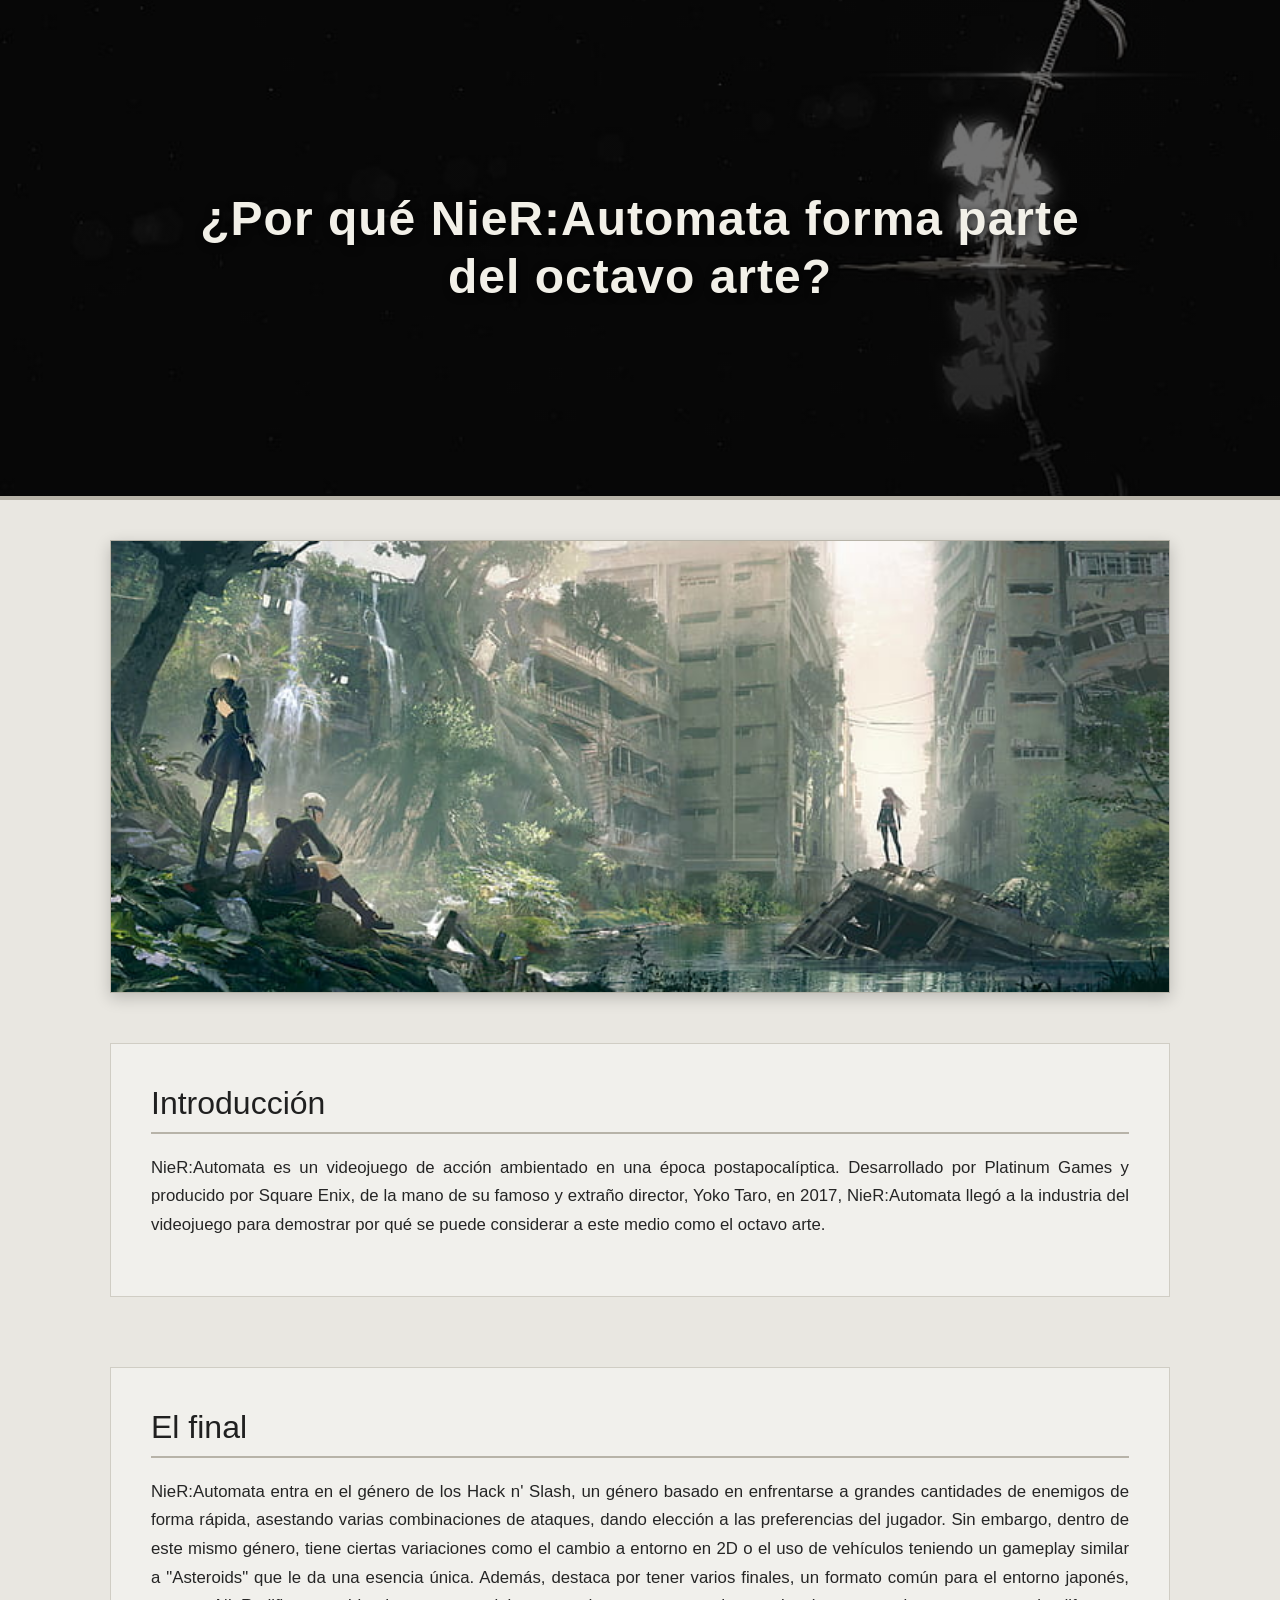
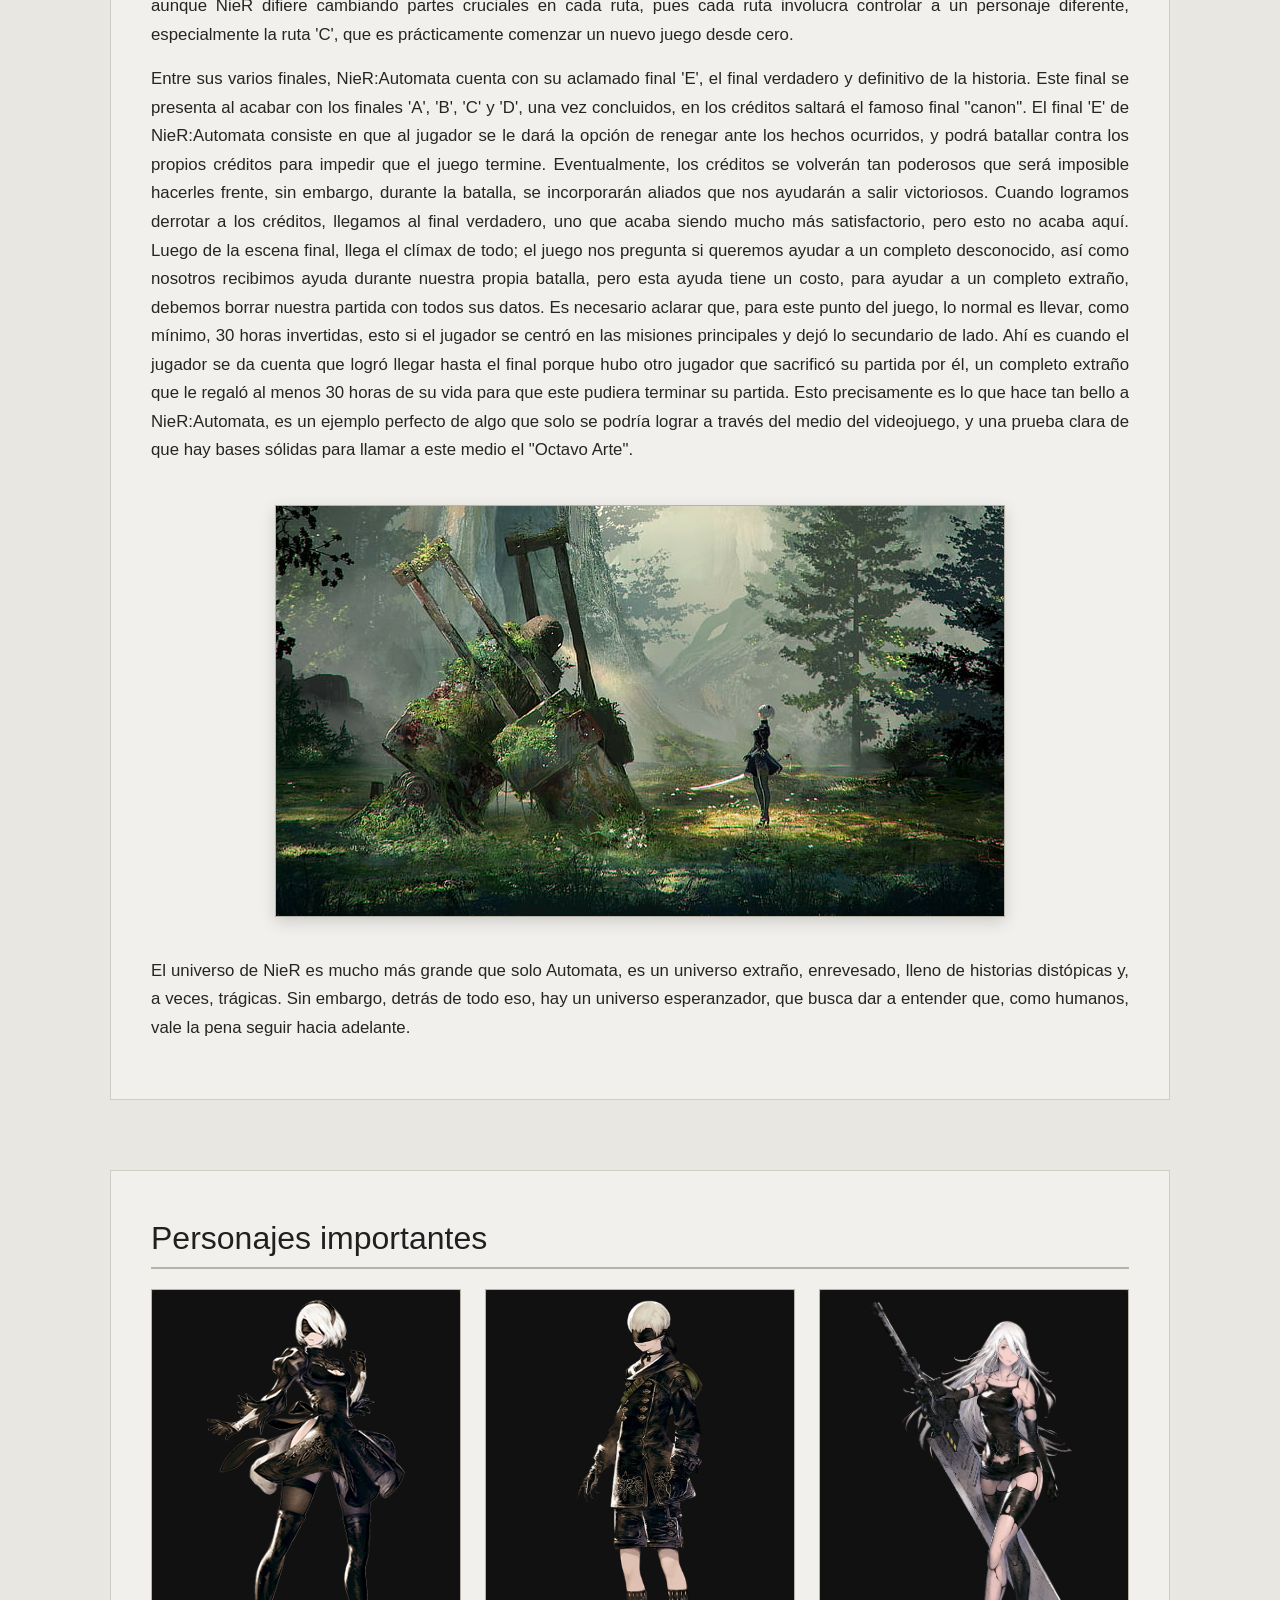
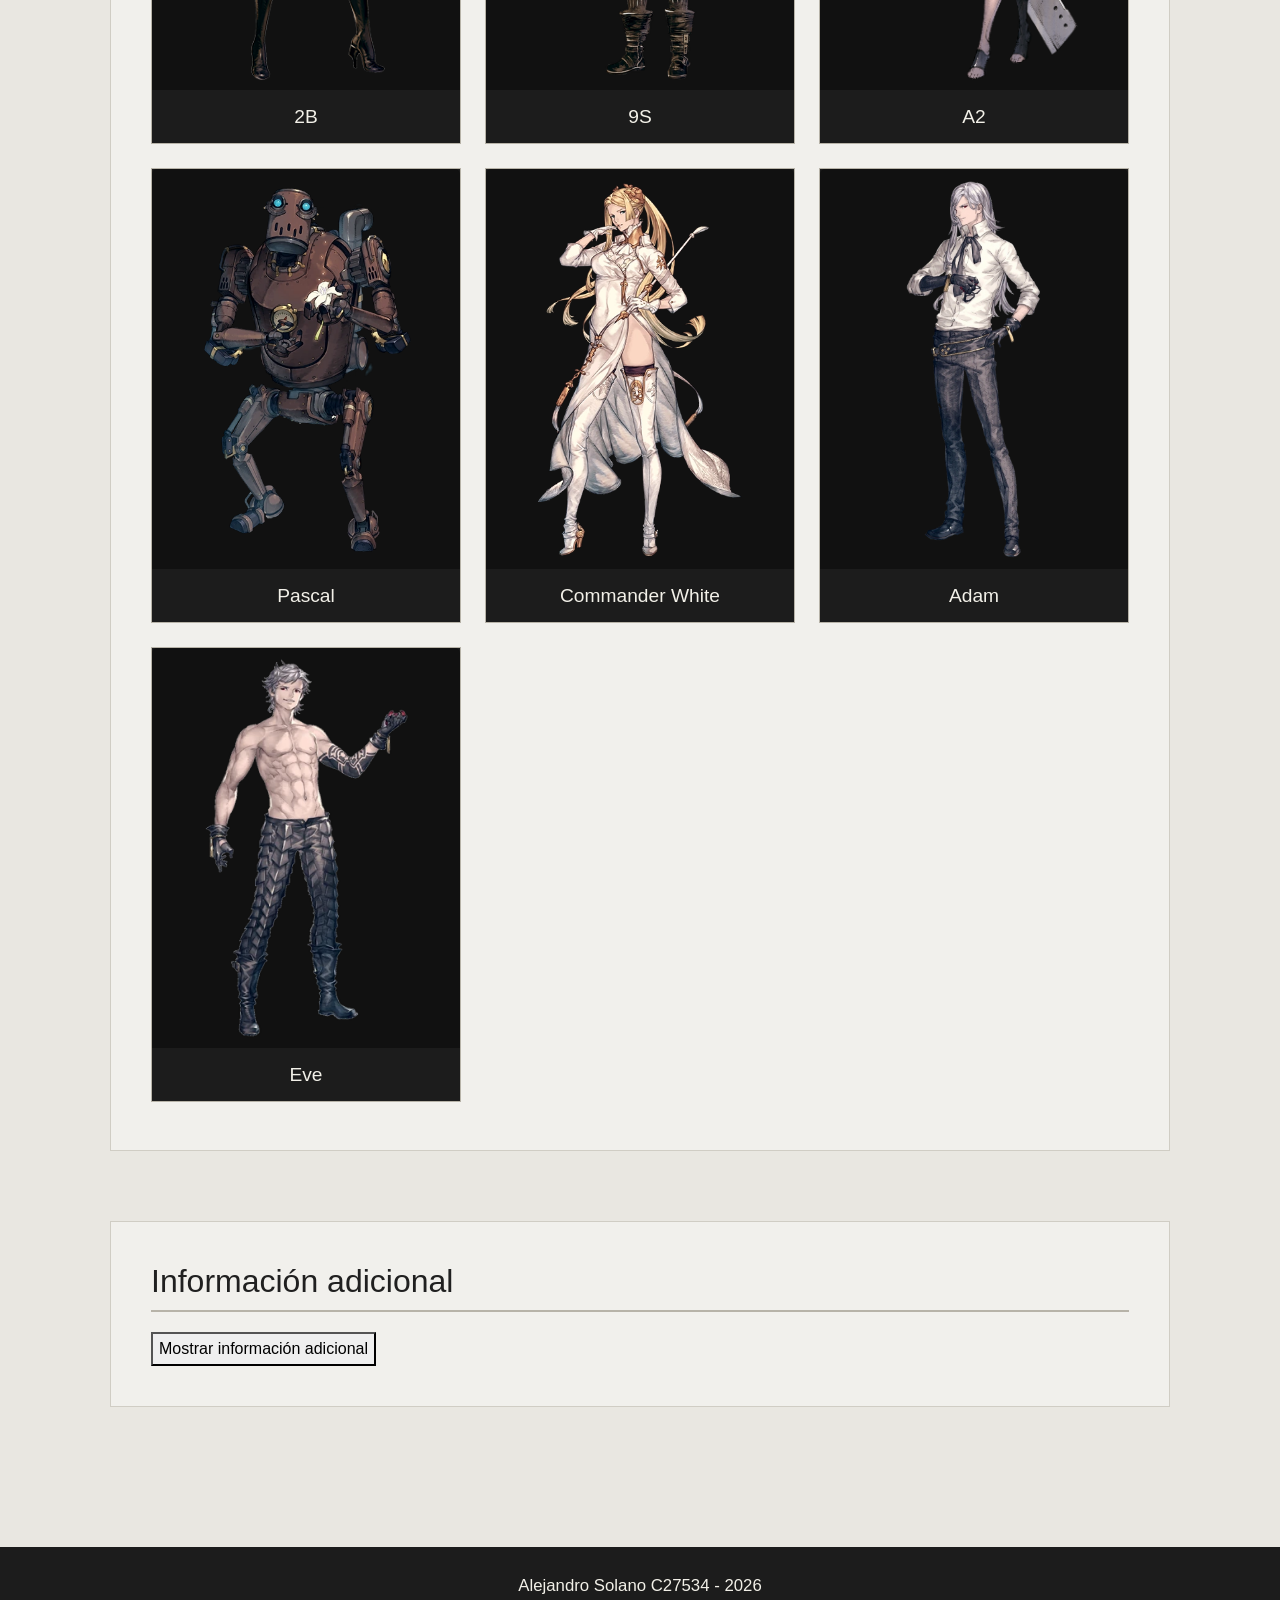
==== Tareas/javascript/index.html @ c1f90970 "Added an interactive button for the additional info section" ====
<!DOCTYPE html>
<html lang="es">
<head>
    <meta charset="UTF-8">
    <meta name="viewport" content="width=device-width, initial-scale=1.0">

    <title>NieR:Automata - El Octavo Arte</title>

    <link
        href="https://cdn.jsdelivr.net/npm/bootstrap@5.3.3/dist/css/bootstrap.min.css"
        rel="stylesheet"
    >

    <link rel="stylesheet" href="css/styles.css">
</head>

<body>

    <header>
        <h1>¿Por qué NieR:Automata forma parte del octavo arte?</h1>
    </header>

    <main>

        <section id="hero">
            
            <img
                src="images/nier_main.jpg"
            >
            
        </section>

        <section id="introduccion">
            <h2>Introducción</h2>

            <p>
                NieR:Automata es un videojuego de acción ambientado en una época postapocalíptica.
                Desarrollado por Platinum Games y producido por Square Enix, de la mano de su famoso y extraño director, Yoko Taro, en 2017, NieR:Automata
                llegó a la industria del videojuego para demostrar por qué se puede considerar a este medio como el octavo arte.
            </p>
        </section>

        <section id="gameplay">
            <h2>El final</h2>

            <p>
                NieR:Automata entra en el género de los Hack n' Slash, un género basado en enfrentarse a grandes cantidades de enemigos
                de forma rápida, asestando varias combinaciones de ataques, dando elección a las preferencias del jugador. Sin embargo, dentro de este mismo
                género, tiene ciertas variaciones como el cambio a entorno en 2D o el uso de vehículos teniendo un gameplay similar a "Asteroids" que le da una
                esencia única. Además, destaca por tener varios finales, un formato común para el entorno japonés, aunque NieR difiere cambiando partes cruciales
                en cada ruta, pues cada ruta involucra controlar a un personaje diferente, especialmente la ruta 'C', que es prácticamente comenzar un nuevo juego
                desde cero.
            </p>

            <p>
                Entre sus varios finales, NieR:Automata cuenta con su aclamado final 'E', el final verdadero y definitivo de la historia. Este final se presenta al
                acabar con los finales 'A', 'B', 'C' y 'D', una vez concluidos, en los créditos saltará el famoso final "canon". El final 'E' de NieR:Automata consiste
                en que al jugador se le dará la opción de renegar ante los hechos ocurridos, y podrá batallar contra los propios créditos para impedir que el juego termine.
                Eventualmente, los créditos se volverán tan poderosos que será imposible hacerles frente, sin embargo, durante la batalla, se incorporarán aliados que nos
                ayudarán a salir victoriosos. Cuando logramos derrotar a los créditos, llegamos al final verdadero, uno que acaba siendo mucho más satisfactorio, pero esto
                no acaba aquí. Luego de la escena final, llega el clímax de todo; el juego nos pregunta si queremos ayudar a un completo desconocido, así como nosotros recibimos
                ayuda durante nuestra propia batalla, pero esta ayuda tiene un costo, para ayudar a un completo extraño, debemos borrar nuestra partida con todos sus datos.
                Es necesario aclarar que, para este punto del juego, lo normal es llevar, como mínimo, 30 horas invertidas, esto si el jugador se centró en las misiones principales
                y dejó lo secundario de lado. Ahí es cuando el jugador se da cuenta que logró llegar hasta el final porque hubo otro jugador que sacrificó su partida por él,
                un completo extraño que le regaló al menos 30 horas de su vida para que este pudiera terminar su partida. Esto precisamente es lo que hace tan bello a NieR:Automata,
                es un ejemplo perfecto de algo que solo se podría lograr a través del medio del videojuego, y una prueba clara de que hay bases sólidas para llamar a este medio el
                "Octavo Arte".
            </p>

            <div>

                <img
                    src="images/nier_2.jpg"
                >
            </div>

            <p>
                El universo de NieR es mucho más grande que solo Automata, es un universo extraño, enrevesado, lleno de historias distópicas y, a veces, trágicas. Sin embargo, detrás
                de todo eso, hay un universo esperanzador, que busca dar a entender que, como humanos, vale la pena seguir hacia adelante.
            </p>
        </section>

        <section id="personajes" class="container py-5">

            <h2>Personajes importantes</h2>

            <div class="row g-4">

                <div class="col-12 col-sm-6 col-lg-4">
                    <div class="card h-100">

                        <img
                            src="images/2B.png"
                            class="card-img-top"
                            alt="2B"
                        >

                        <div class="card-body">
                            <h3 class="card-title">2B</h3>
                        </div>

                    </div>
                </div>

                <div class="col-12 col-sm-6 col-lg-4">
                    <div class="card h-100">

                        <img
                            src="images/9S.png"
                            class="card-img-top"
                            alt="9S"
                        >

                        <div class="card-body">
                            <h3 class="card-title">9S</h3>
                        </div>

                    </div>
                </div>

                <div class="col-12 col-sm-6 col-lg-4">
                    <div class="card h-100">

                        <img
                            src="images/A2.png"
                            class="card-img-top"
                            alt="A2"
                        >

                        <div class="card-body">
                            <h3 class="card-title">A2</h3>
                        </div>

                    </div>
                </div>

                <div class="col-12 col-sm-6 col-lg-4">
                    <div class="card h-100">

                        <img
                            src="images/pascal.png"
                            class="card-img-top"
                            alt="Pascal"
                        >

                        <div class="card-body">
                            <h3 class="card-title">Pascal</h3>
                        </div>

                    </div>
                </div>

                <div class="col-12 col-sm-6 col-lg-4">
                    <div class="card h-100">

                        <img
                            src="images/com.png"
                            class="card-img-top"
                            alt="Commander White"
                        >

                        <div class="card-body">
                            <h3 class="card-title">Commander White</h3>
                        </div>

                    </div>
                </div>

                <div class="col-12 col-sm-6 col-lg-4">
                    <div class="card h-100">

                        <img
                            src="images/adam.png"
                            class="card-img-top"
                            alt="Adam"
                        >

                        <div class="card-body">
                            <h3 class="card-title">Adam</h3>
                        </div>

                    </div>
                </div>

                <div class="col-12 col-sm-6 col-lg-4">
                    <div class="card h-100">

                        <img
                            src="images/eve.png"
                            class="card-img-top"
                            alt="Eve"
                        >

                        <div class="card-body">
                            <h3 class="card-title">Eve</h3>
                        </div>

                    </div>
                </div>

            </div>

        </section>

        <section id="informacion">
            <h2>Información adicional</h2>

            <button id="toggleButton" type="button">
                Mostrar información adicional
            </button>
            
            <div id="additionalInfo" hidden>

                <p>
                    Más sobre
                    <!-- Colocar aquí el hipervínculo -->
                    <a href="https://nier.fandom.com/wiki/NieR:Automata" target="_blank" rel="noopener noreferrer">
                        NieR:Automata
                    </a>
                </p>

                <p>
                    Explorar también
                    <!-- Colocar aquí el hipervínculo -->
                    <a href="https://nier.fandom.com/es/wiki/NieR_RepliCant" target="_blank" rel="noopener noreferrer">
                        NieR:Replicant
                    </a>
                </p>

            </div>
        </section>

    </main>

    <footer>
        <p>Alejandro Solano C27534 - 2026</p>
    </footer>

    <script
        src="https://cdn.jsdelivr.net/npm/bootstrap@5.3.3/dist/js/bootstrap.bundle.min.js">
    </script>

    <script src="js/script.js"></script>

</body>
</html>
---- Tareas/javascript/css/styles.css ----
/* config */

html {
    scroll-behavior: smooth;
}

body {
    margin: 0;
    background-color: #e9e7e1;
    color: #252525;
    font-family: Arial, Helvetica, sans-serif;
    line-height: 1.7;
}


/* header */

header {
    min-height: 500px;
    background-image:
        linear-gradient(rgba(0, 0, 0, 0.55), rgba(0, 0, 0, 0.55)),
        url("../images/nier_wallpaper.jpg");
    background-size: cover;
    background-position: center;
    background-repeat: no-repeat;

    display: flex;
    justify-content: center;
    align-items: center;

    color: #f2f0e8;
    text-align: center;

    border-bottom: 4px solid #b7b3a8;
    padding: 40px 20px;
}

header h1 {
    max-width: 900px;
    margin: 0;
    font-size: 3rem;
    font-weight: 600;
    letter-spacing: 1px;
    text-shadow: 2px 2px 8px rgba(0, 0, 0, 0.7);
}


/* main content */

main {
    max-width: 1100px;
    margin: 0 auto;
    padding: 40px 20px;
}

section {
    margin-bottom: 70px;
}

#introduccion,
#gameplay,
#personajes,
#informacion {
    background-color: rgba(255, 255, 255, 0.35);
    padding: 40px;
    border: 1px solid #d0cdc4;
}


/* titles */

section h2 {
    color: #202020;
    font-size: 2rem;
    margin-bottom: 20px;
    padding-bottom: 10px;
    border-bottom: 2px solid #b7b3a8;
}

p {
    font-size: 1.05rem;
    text-align: justify;
}


/* img 1 */

#hero {
    text-align: center;
    margin-bottom: 50px;
}

#hero img {
    width: 100%;
    max-height: 550px;
    object-fit: cover;
    display: block;
    margin: 0 auto;
    border: 1px solid #b7b3a8;
    box-shadow: 0 5px 15px rgba(0, 0, 0, 0.2);
}


/* img 2*/

#gameplay > div {
    text-align: center;
    margin: 40px 0;
}

#gameplay > div img {
    max-width: 100%;
    height: auto;
    display: block;
    margin: 0 auto;
    border: 1px solid #b7b3a8;
    box-shadow: 0 5px 15px rgba(0, 0, 0, 0.15);
}


/* characters (game) */

#personajes .card {
    height: 100%;
    border: 1px solid #b7b3a8;
    border-radius: 0;
    background-color: #1c1c1c;
    color: #f2f0e8;
    overflow: hidden;
    transition: transform 0.3s ease, box-shadow 0.3s ease;
}

#personajes .card:hover {
    transform: translateY(-5px);
    box-shadow: 0 8px 20px rgba(0, 0, 0, 0.25);
}

#personajes .card-img-top {
    height: 400px;
    object-fit: contain;
    background-color: #111111;
    padding: 10px;
}

#personajes .card-body {
    text-align: center;
    padding: 15px;
}

#personajes .card-title {
    margin: 0;
    font-size: 1.2rem;
}


/* links */

a {
    color: #444444;
    font-weight: bold;
    text-decoration: none;
    border-bottom: 1px solid #444444;
    transition: 0.3s;
}

a:hover {
    color: #000000;
    border-bottom: 2px solid #000000;
}


/* footer */

footer {
    background-color: #1c1c1c;
    color: #f2f0e8;
    text-align: center;
    padding: 25px 20px;
    margin-top: 30px;
}

footer p {
    margin: 0;
    text-align: center;
}


/* design */

@media (max-width: 768px) {

    header {
        min-height: 350px;
        padding: 30px 15px;
    }

    header h1 {
        font-size: 2rem;
    }

    section h2 {
        font-size: 1.6rem;
    }

    p {
        font-size: 1rem;
    }

    main {
        padding: 25px 15px;
    }

    #introduccion,
    #gameplay,
    #personajes,
    #informacion {
        padding: 25px 20px;
    }

    #personajes .card-img-top {
        height: 350px;
    }
}
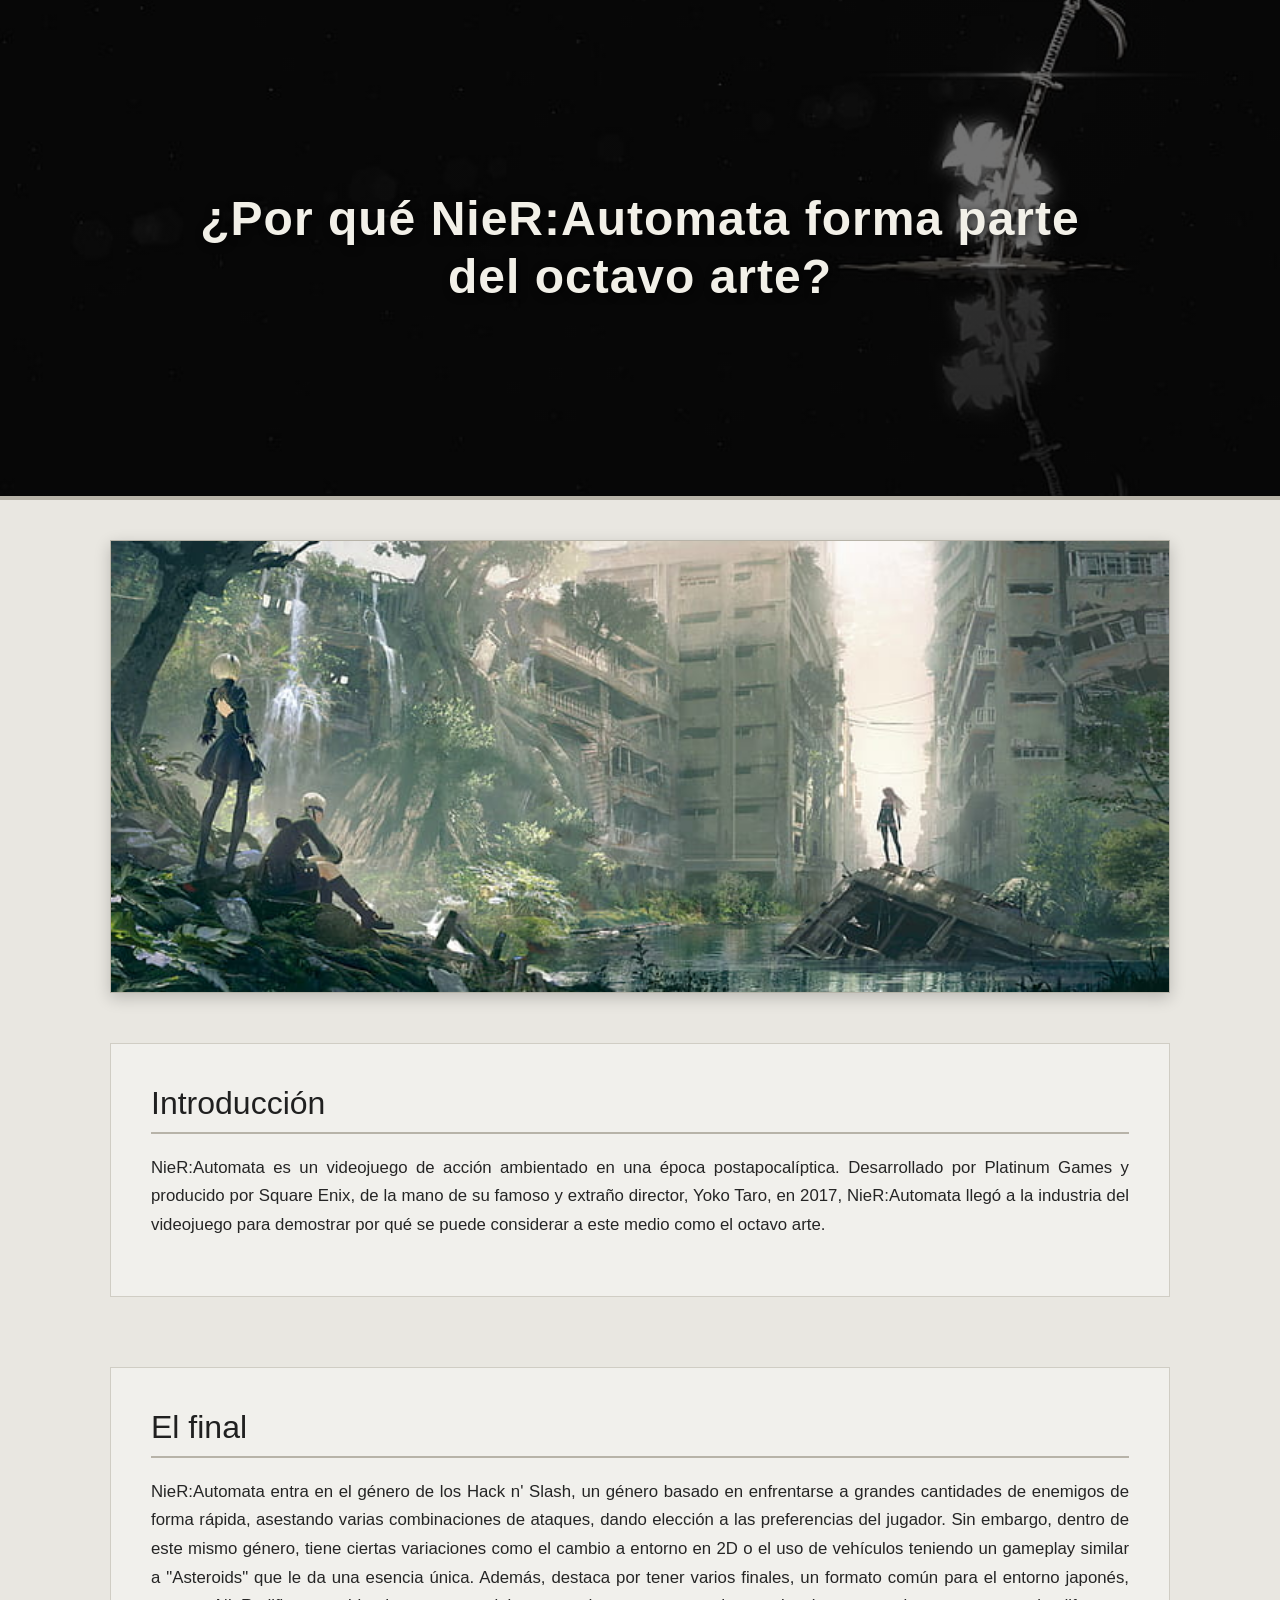
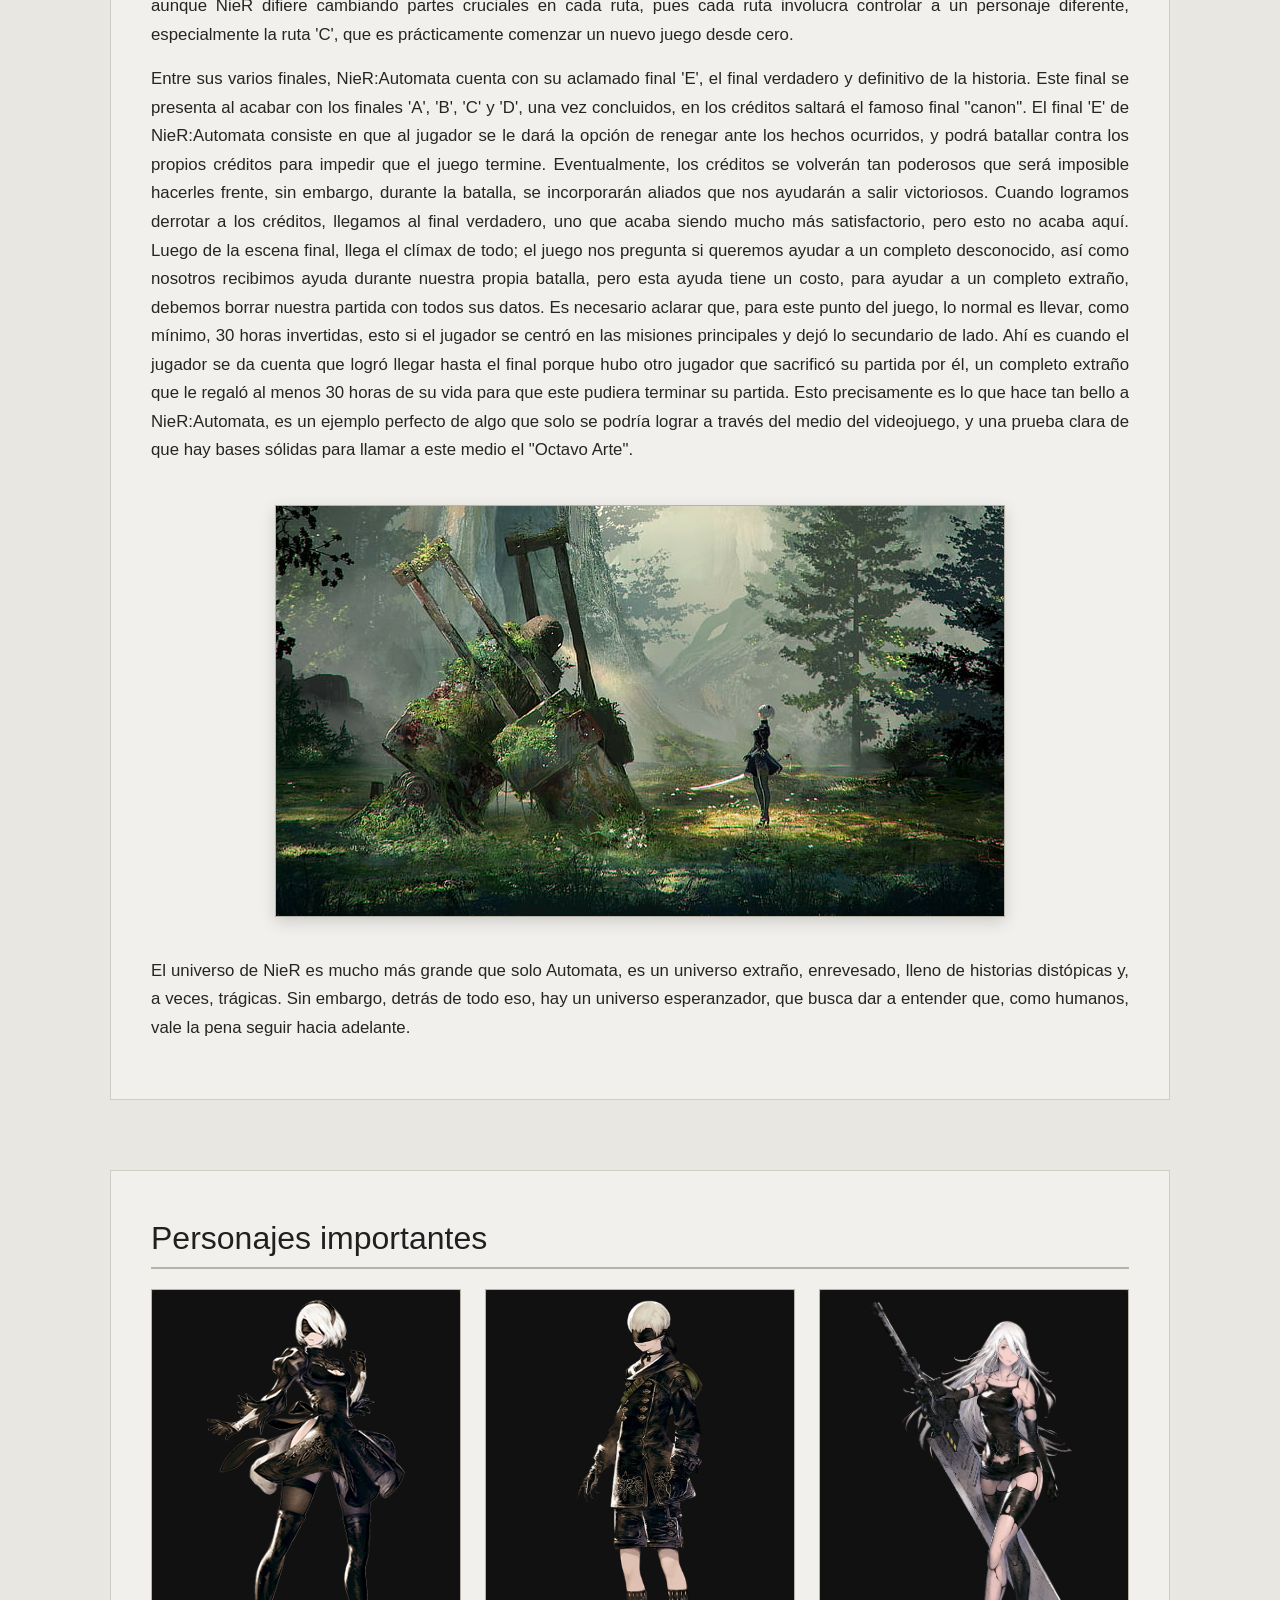
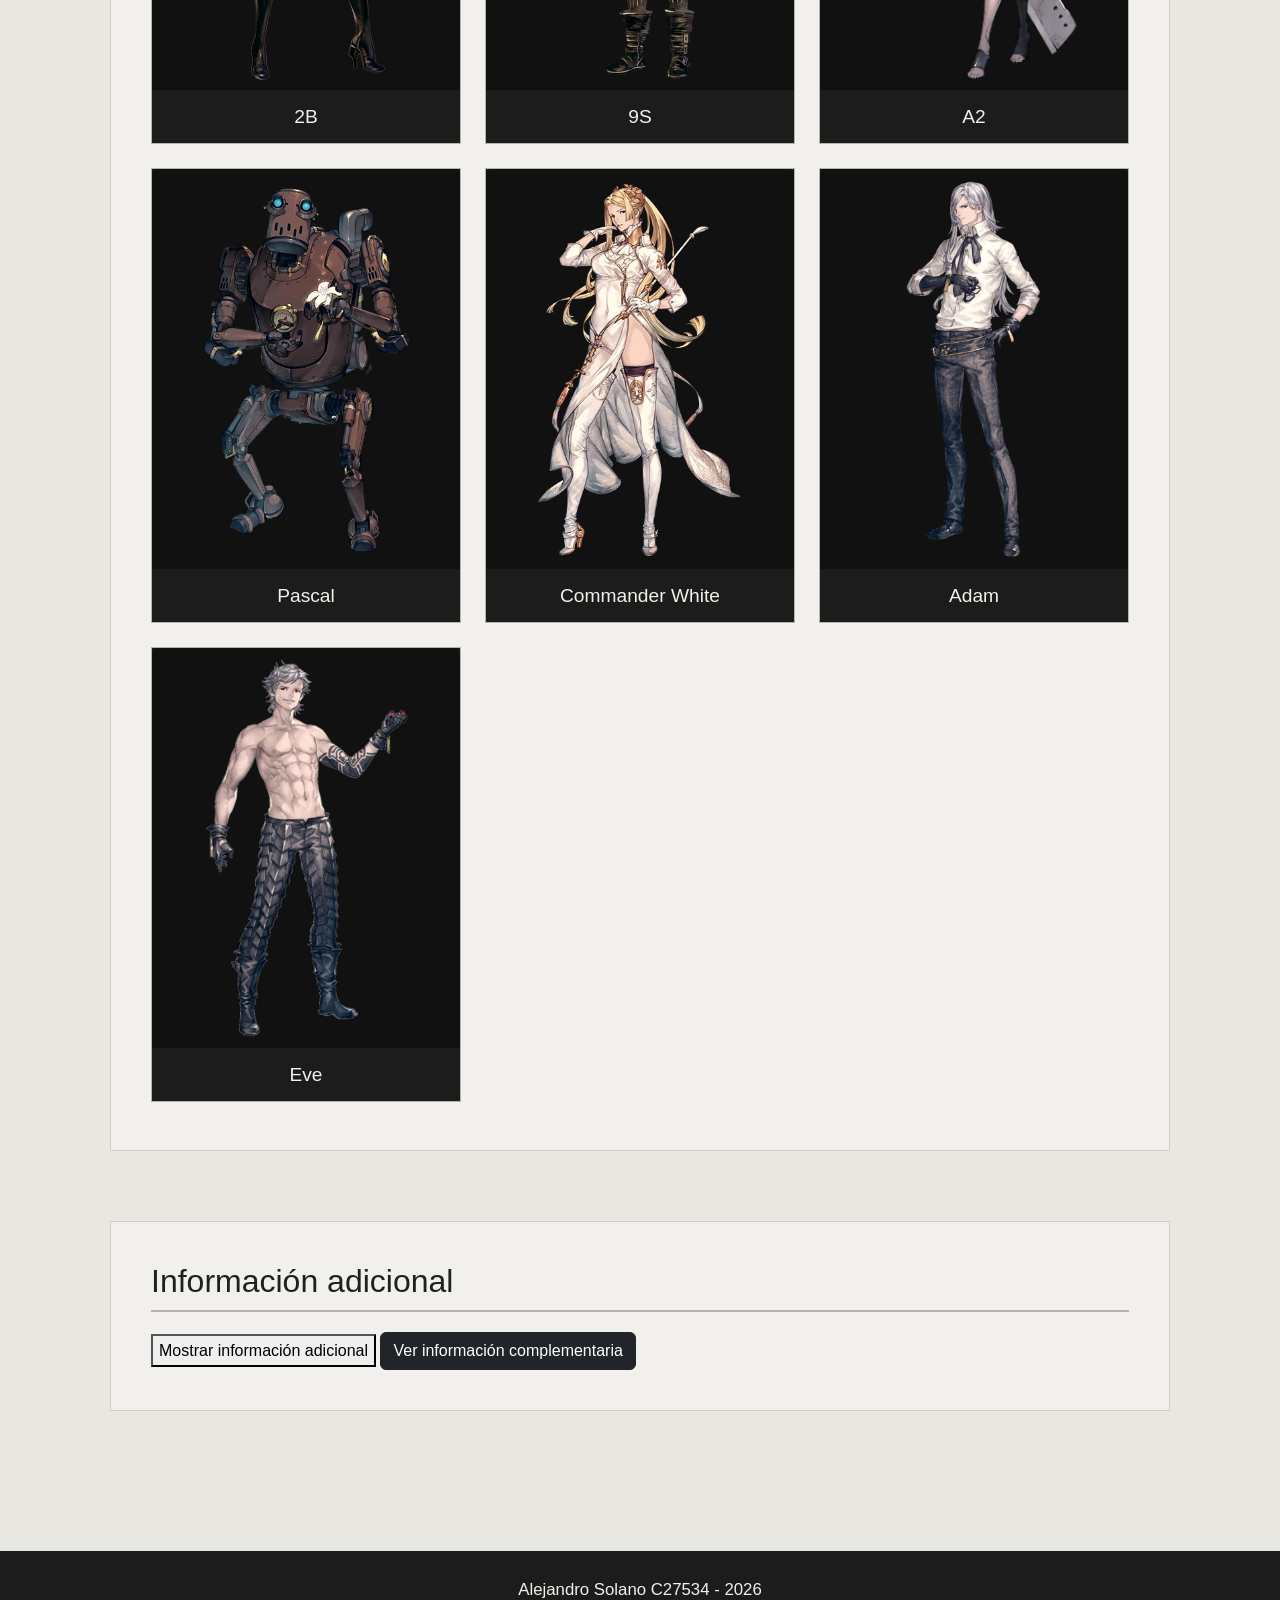
==== commit 0618423c: "Added a modal to the web page" ====
--- a/Tareas/javascript/index.html
+++ b/Tareas/javascript/index.html
@@ -219,18 +219,74 @@
                     </a>
                 </p>
 
-                <p>
-                    Explorar también
-                    <!-- Colocar aquí el hipervínculo -->
-                    <a href="https://nier.fandom.com/es/wiki/NieR_RepliCant" target="_blank" rel="noopener noreferrer">
-                        NieR:Replicant
-                    </a>
-                </p>
-
             </div>
+
+            <button
+                type="button"
+                class="btn btn-dark"
+                data-bs-toggle="modal"
+                data-bs-target="#nierModal">
+                Ver información complementaria
+            </button>
+
         </section>
 
     </main>
+
+    <!-- Modal -->
+    <div
+        class="modal fade"
+        id="nierModal"
+        tabindex="-1"
+        aria-labelledby="nierModalLabel"
+        aria-hidden="true">
+
+        <div class="modal-dialog">
+
+            <div class="modal-content">
+
+                <div class="modal-header">
+
+                    <h2 class="modal-title" id="nierModalLabel">
+                        Información complementaria
+                    </h2>
+
+                    <button
+                        type="button"
+                        class="btn-close"
+                        data-bs-dismiss="modal"
+                        aria-label="Cerrar">
+                    </button>
+
+                </div>
+
+                <div class="modal-body">
+
+                    <p>
+                        Explorar también
+                        <!-- Colocar aquí el hipervínculo -->
+                        <a href="https://nier.fandom.com/es/wiki/NieR_RepliCant" target="_blank" rel="noopener noreferrer">
+                            NieR:Replicant
+                        </a>
+                    </p>
+
+                </div>
+
+                <div class="modal-footer">
+
+                    <button
+                        type="button"
+                        class="btn btn-secondary"
+                        data-bs-dismiss="modal">
+                        Cerrar
+                    </button>
+
+                </div>
+
+            </div>
+
+        </div>
+    </div>
 
     <footer>
         <p>Alejandro Solano C27534 - 2026</p>
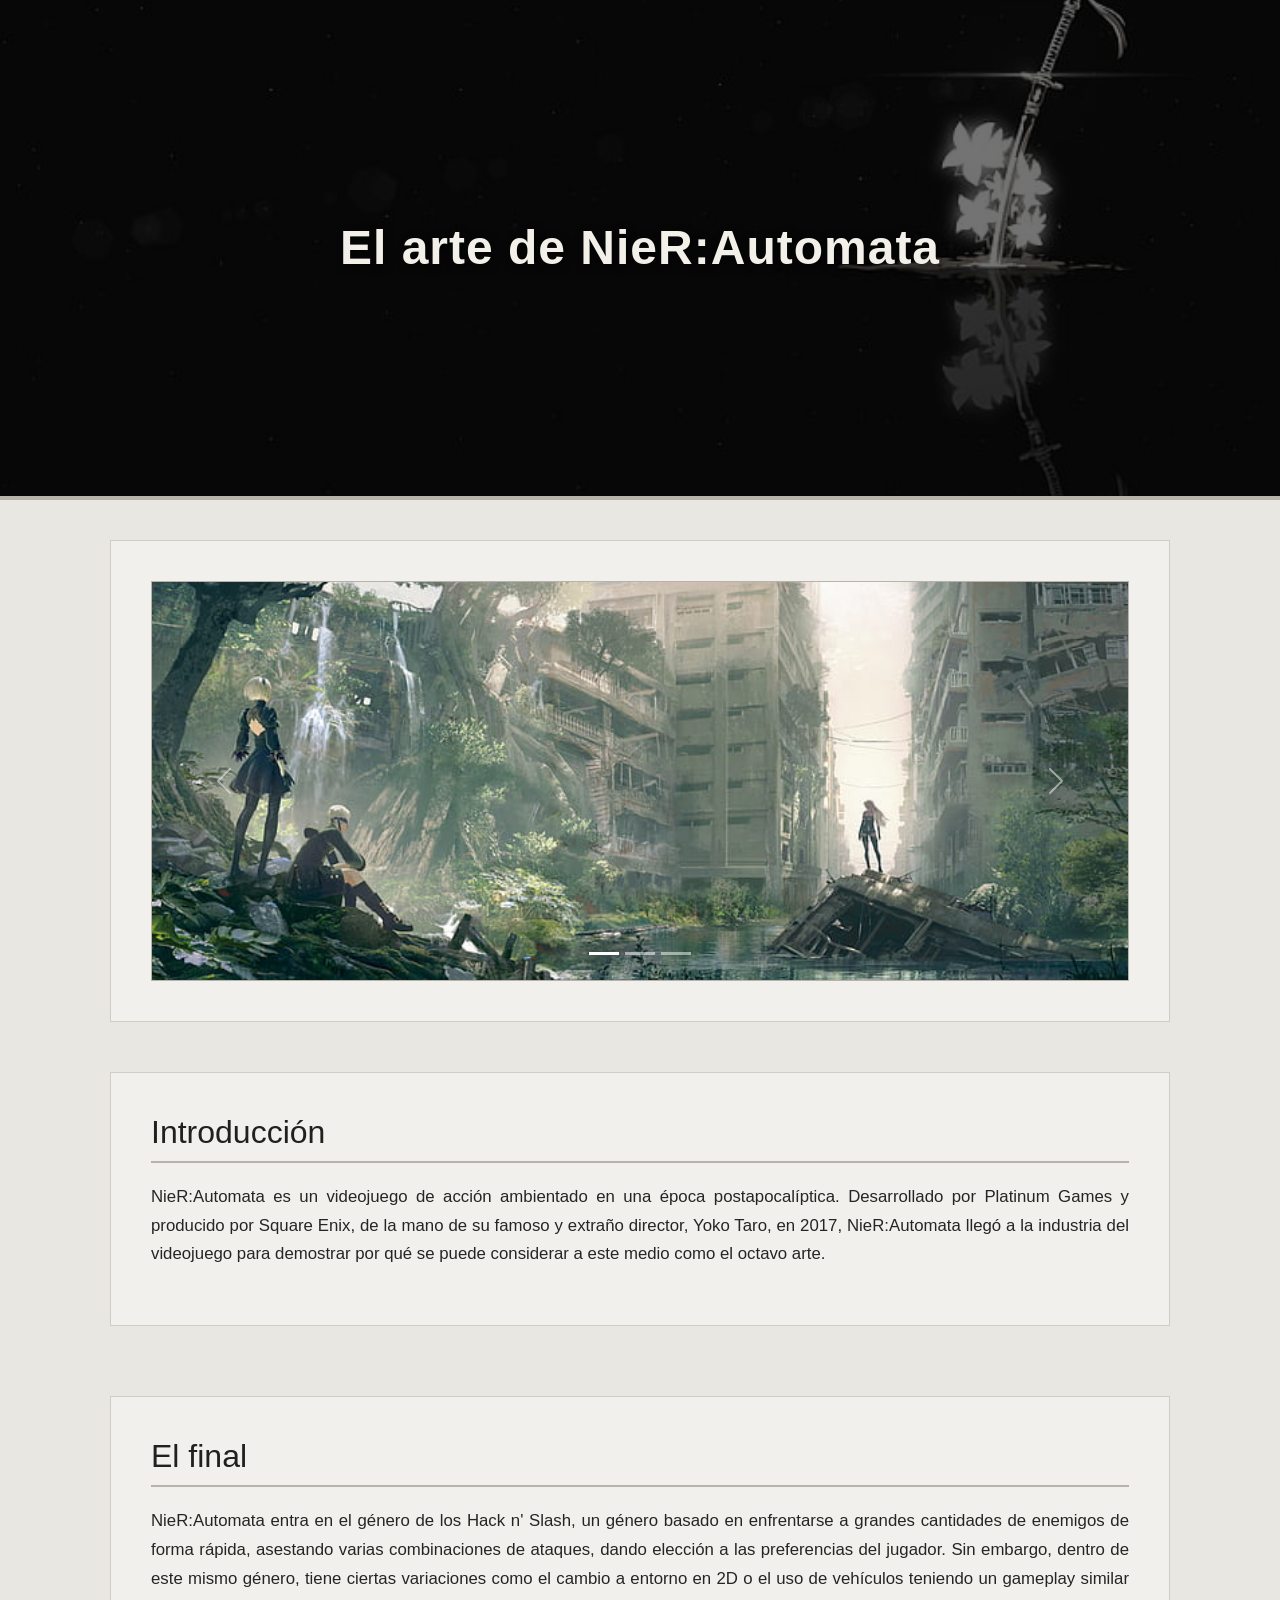
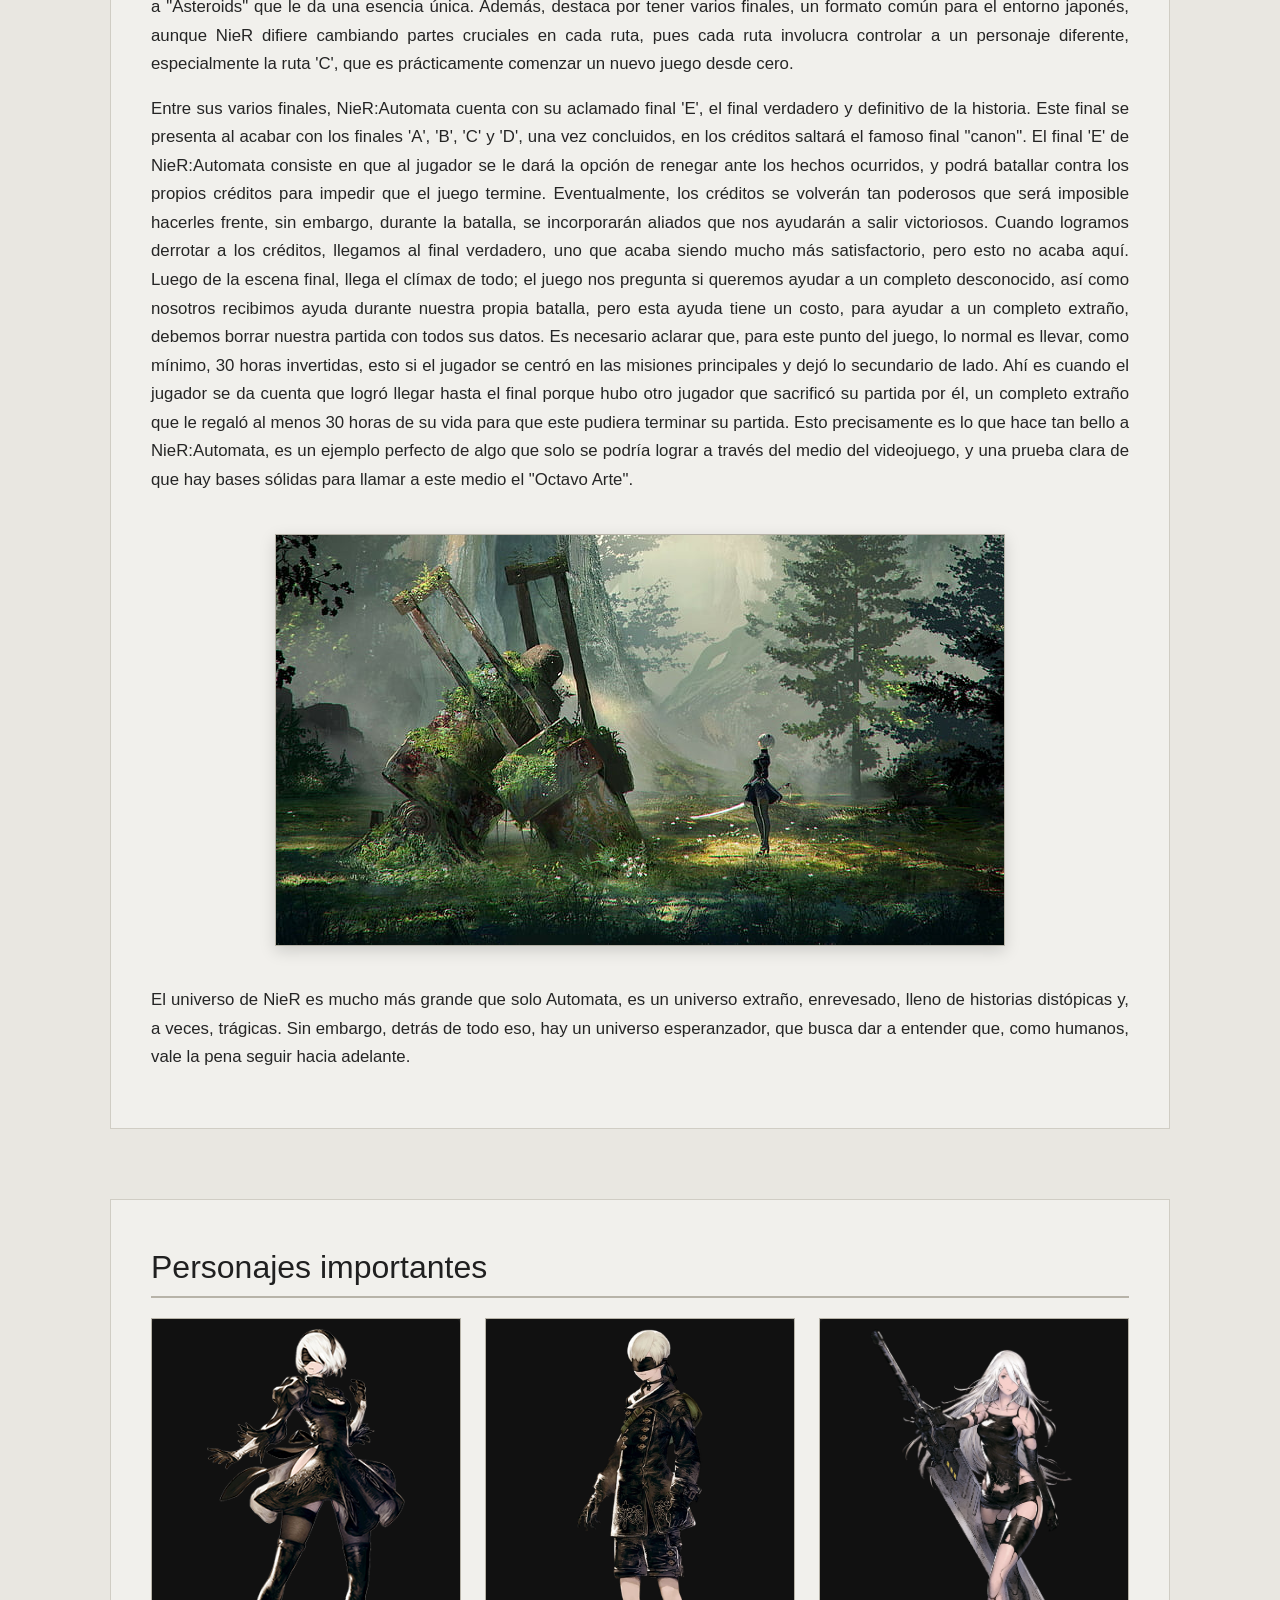
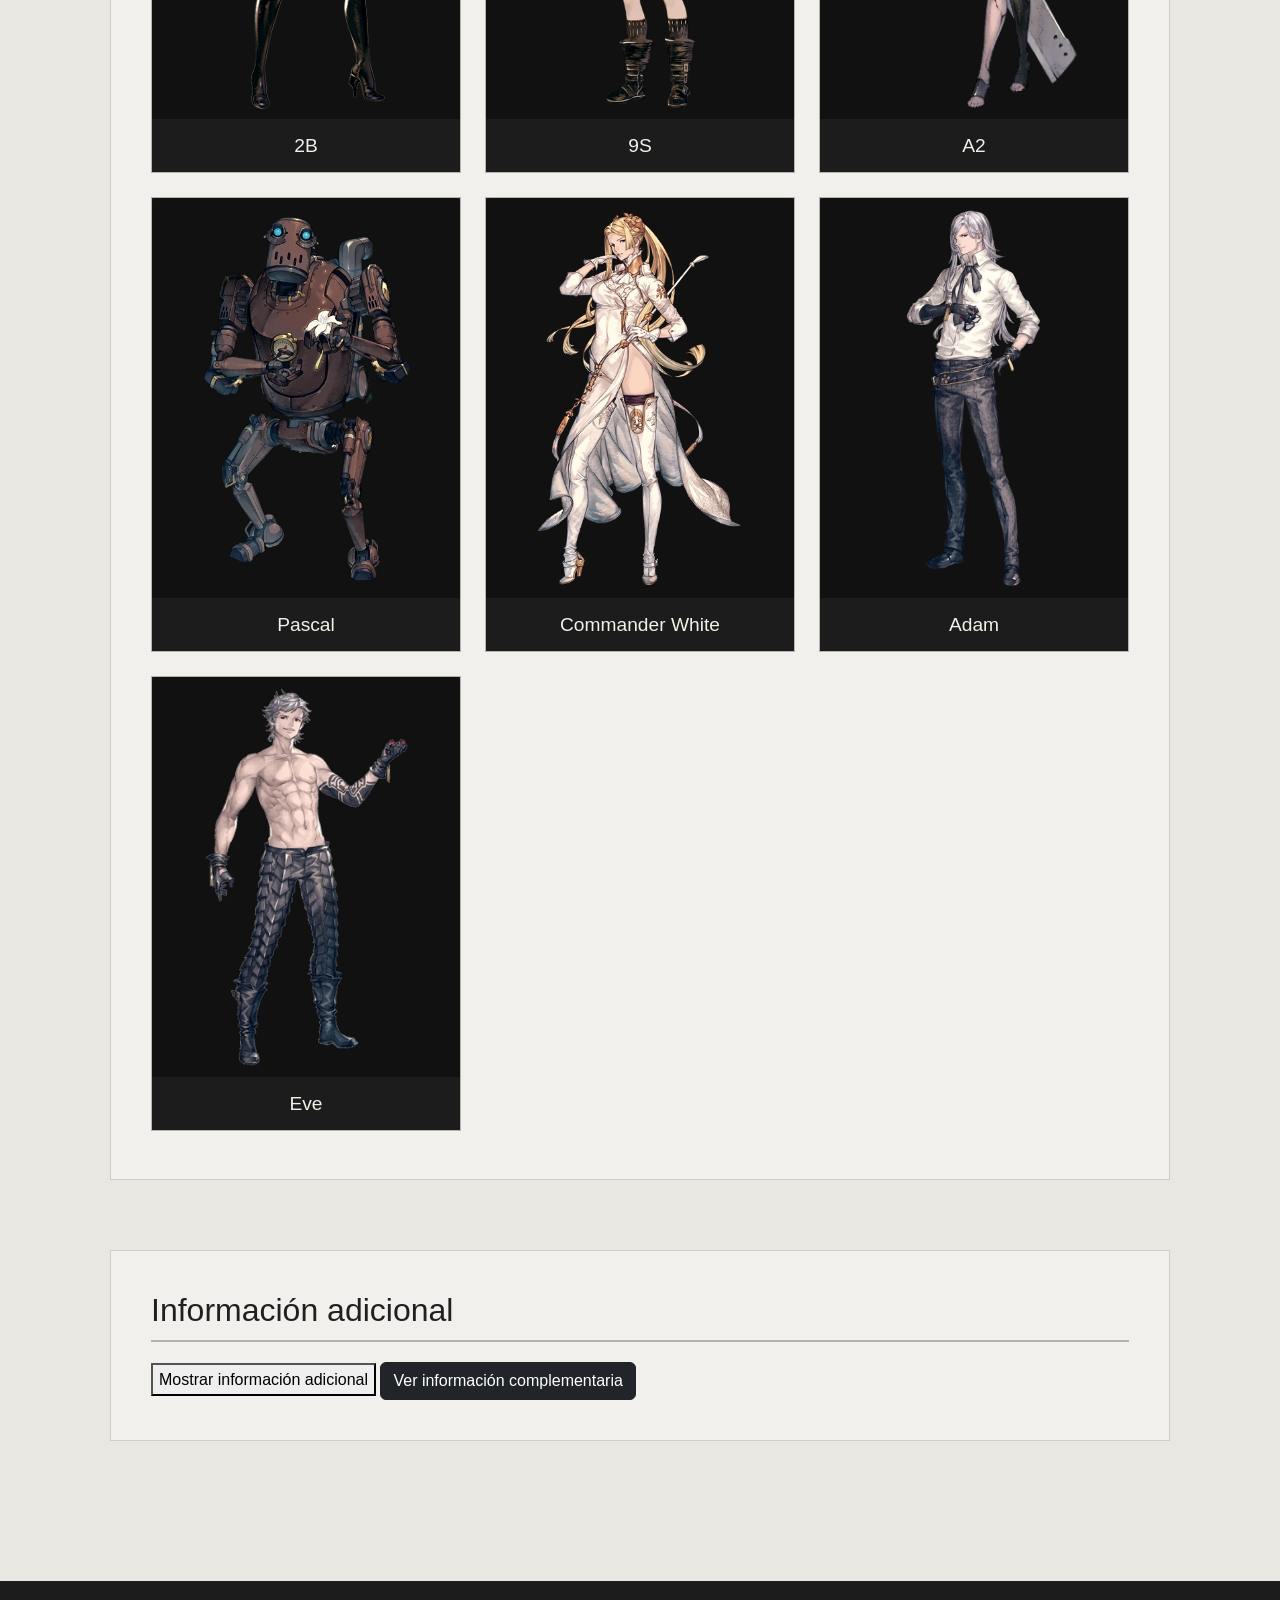
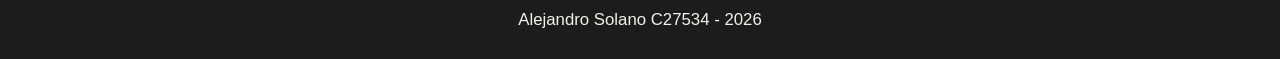
==== commit 812e2c05: "Added a carousel to the web page" ====
--- a/Tareas/javascript/index.html
+++ b/Tareas/javascript/index.html
@@ -17,16 +17,101 @@
 <body>
 
     <header>
-        <h1>¿Por qué NieR:Automata forma parte del octavo arte?</h1>
+        <h1>El arte de NieR:Automata</h1>
     </header>
 
     <main>
 
         <section id="hero">
-            
-            <img
-                src="images/nier_main.jpg"
-            >
+            <div id="nierCarousel" class="carousel slide" data-bs-ride="carousel">
+
+                <div class="carousel-indicators">
+
+                    <button
+                        type="button"
+                        data-bs-target="#nierCarousel"
+                        data-bs-slide-to="0"
+                        class="active"
+                        aria-current="true"
+                        aria-label="Imagen 1">
+                    </button>
+
+                    <button
+                        type="button"
+                        data-bs-target="#nierCarousel"
+                        data-bs-slide-to="1"
+                        aria-label="Imagen 2">
+                    </button>
+
+                    <button
+                        type="button"
+                        data-bs-target="#nierCarousel"
+                        data-bs-slide-to="2"
+                        aria-label="Imagen 3">
+                    </button>
+
+                </div>
+
+                <div class="carousel-inner">
+
+                    <div class="carousel-item active">
+                        <img
+                            src="images/nier_main.jpg"
+                            class="d-block w-100"
+                            alt="NieR:Automata">
+                    </div>
+
+                    <div class="carousel-item">
+                        <img
+                            src="images/nier_main2.jpg"
+                            class="d-block w-100"
+                            alt="Escena de NieR:Automata">
+                    </div>
+
+                    <div class="carousel-item">
+                        <img
+                            src="images/nier_main3.jpg"
+                            class="d-block w-100"
+                            alt="Personajes de NieR:Automata">
+                    </div>
+
+                </div>
+
+                <button
+                    class="carousel-control-prev"
+                    type="button"
+                    data-bs-target="#nierCarousel"
+                    data-bs-slide="prev">
+
+                    <span
+                        class="carousel-control-prev-icon"
+                        aria-hidden="true">
+                    </span>
+
+                    <span class="visually-hidden">
+                        Anterior
+                    </span>
+
+                </button>
+
+                <button
+                    class="carousel-control-next"
+                    type="button"
+                    data-bs-target="#nierCarousel"
+                    data-bs-slide="next">
+
+                    <span
+                        class="carousel-control-next-icon"
+                        aria-hidden="true">
+                    </span>
+
+                    <span class="visually-hidden">
+                        Siguiente
+                    </span>
+
+                </button>
+
+            </div>
             
         </section>
 
--- a/Tareas/javascript/css/styles.css
+++ b/Tareas/javascript/css/styles.css
@@ -220,4 +220,35 @@
     #personajes .card-img-top {
         height: 350px;
     }
+}
+
+/* carousel */
+
+#hero {
+    background-color: rgba(255, 255, 255, 0.35);
+    padding: 40px;
+    border: 1px solid #d0cdc4;
+}
+
+#hero .carousel {
+    max-width: 1000px;
+    margin: 0 auto;
+}
+
+#hero .carousel-item img {
+    height: 400px;
+    object-fit: cover;
+    border: 1px solid #b7b3a8;
+}
+
+@media (max-width: 768px) {
+
+    #hero {
+        padding: 25px 20px;
+    }
+
+    #hero .carousel-item img {
+        height: 350px;
+    }
+
 }
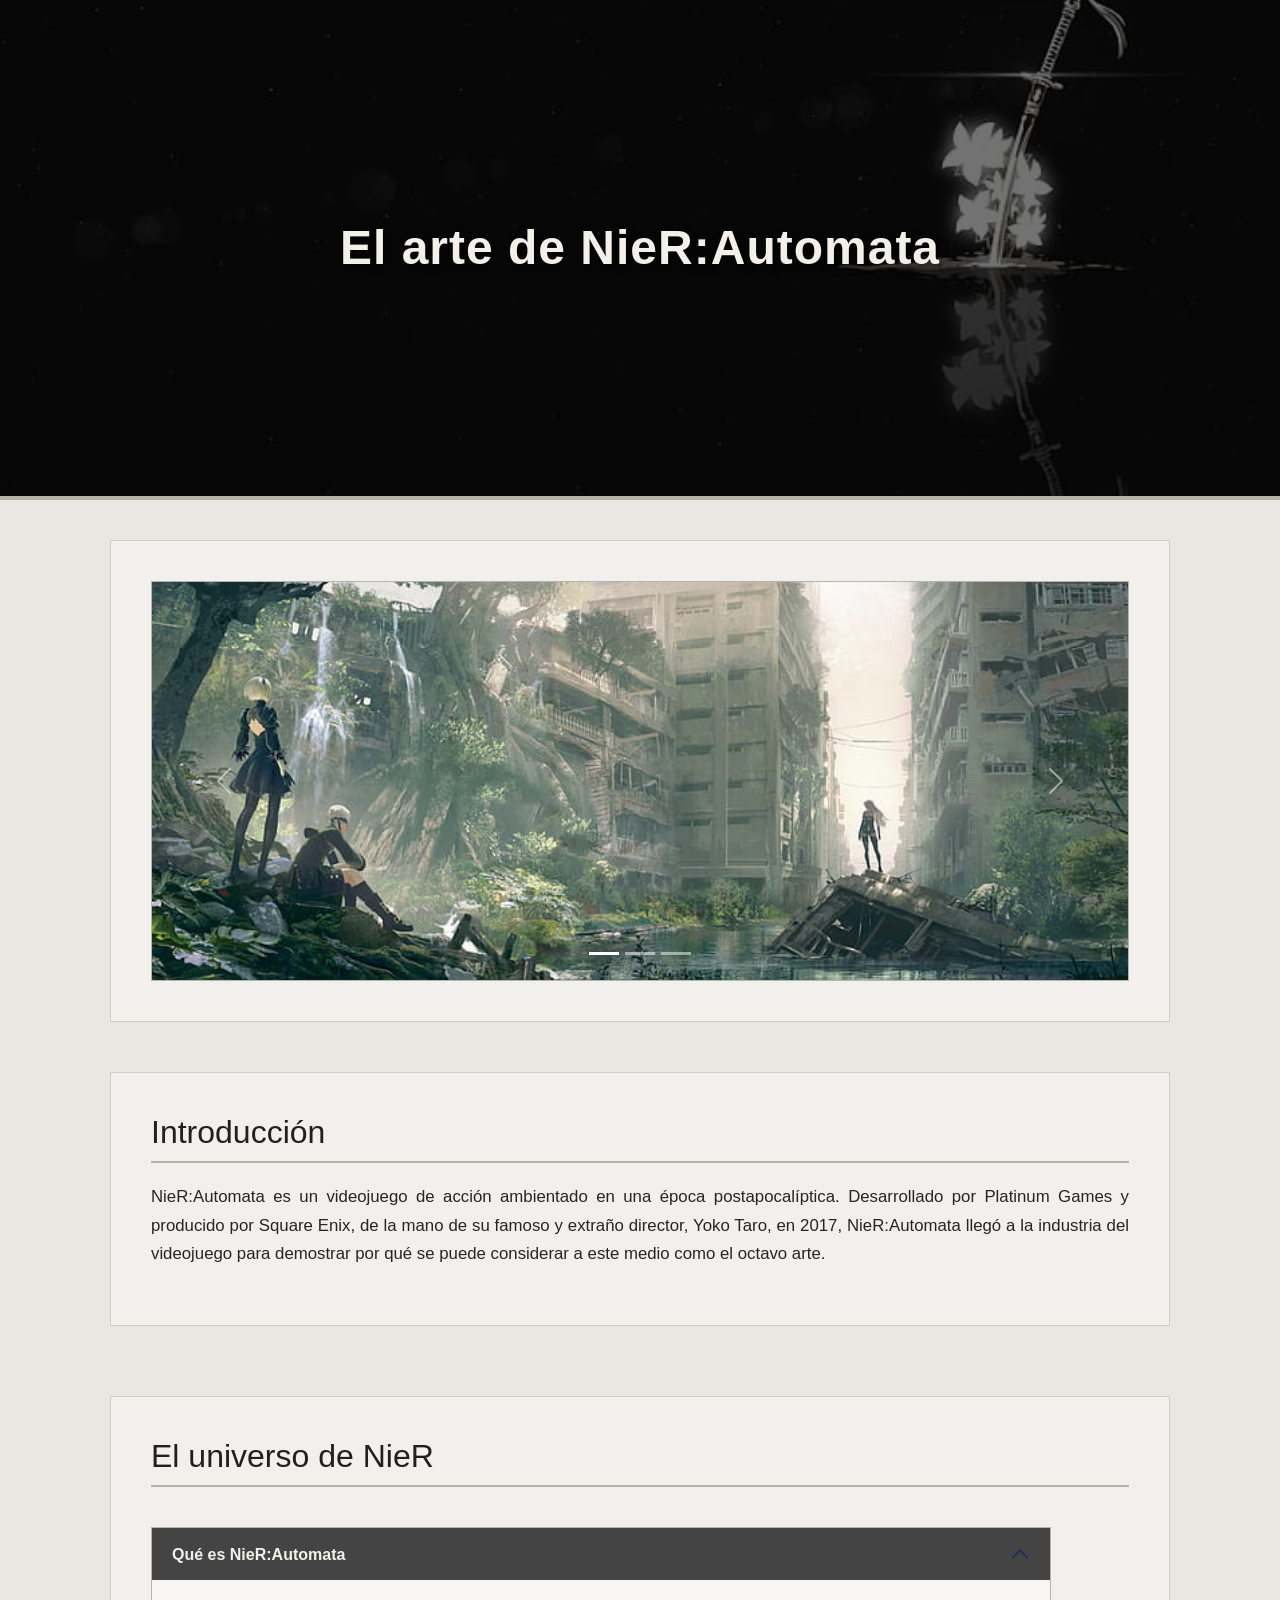
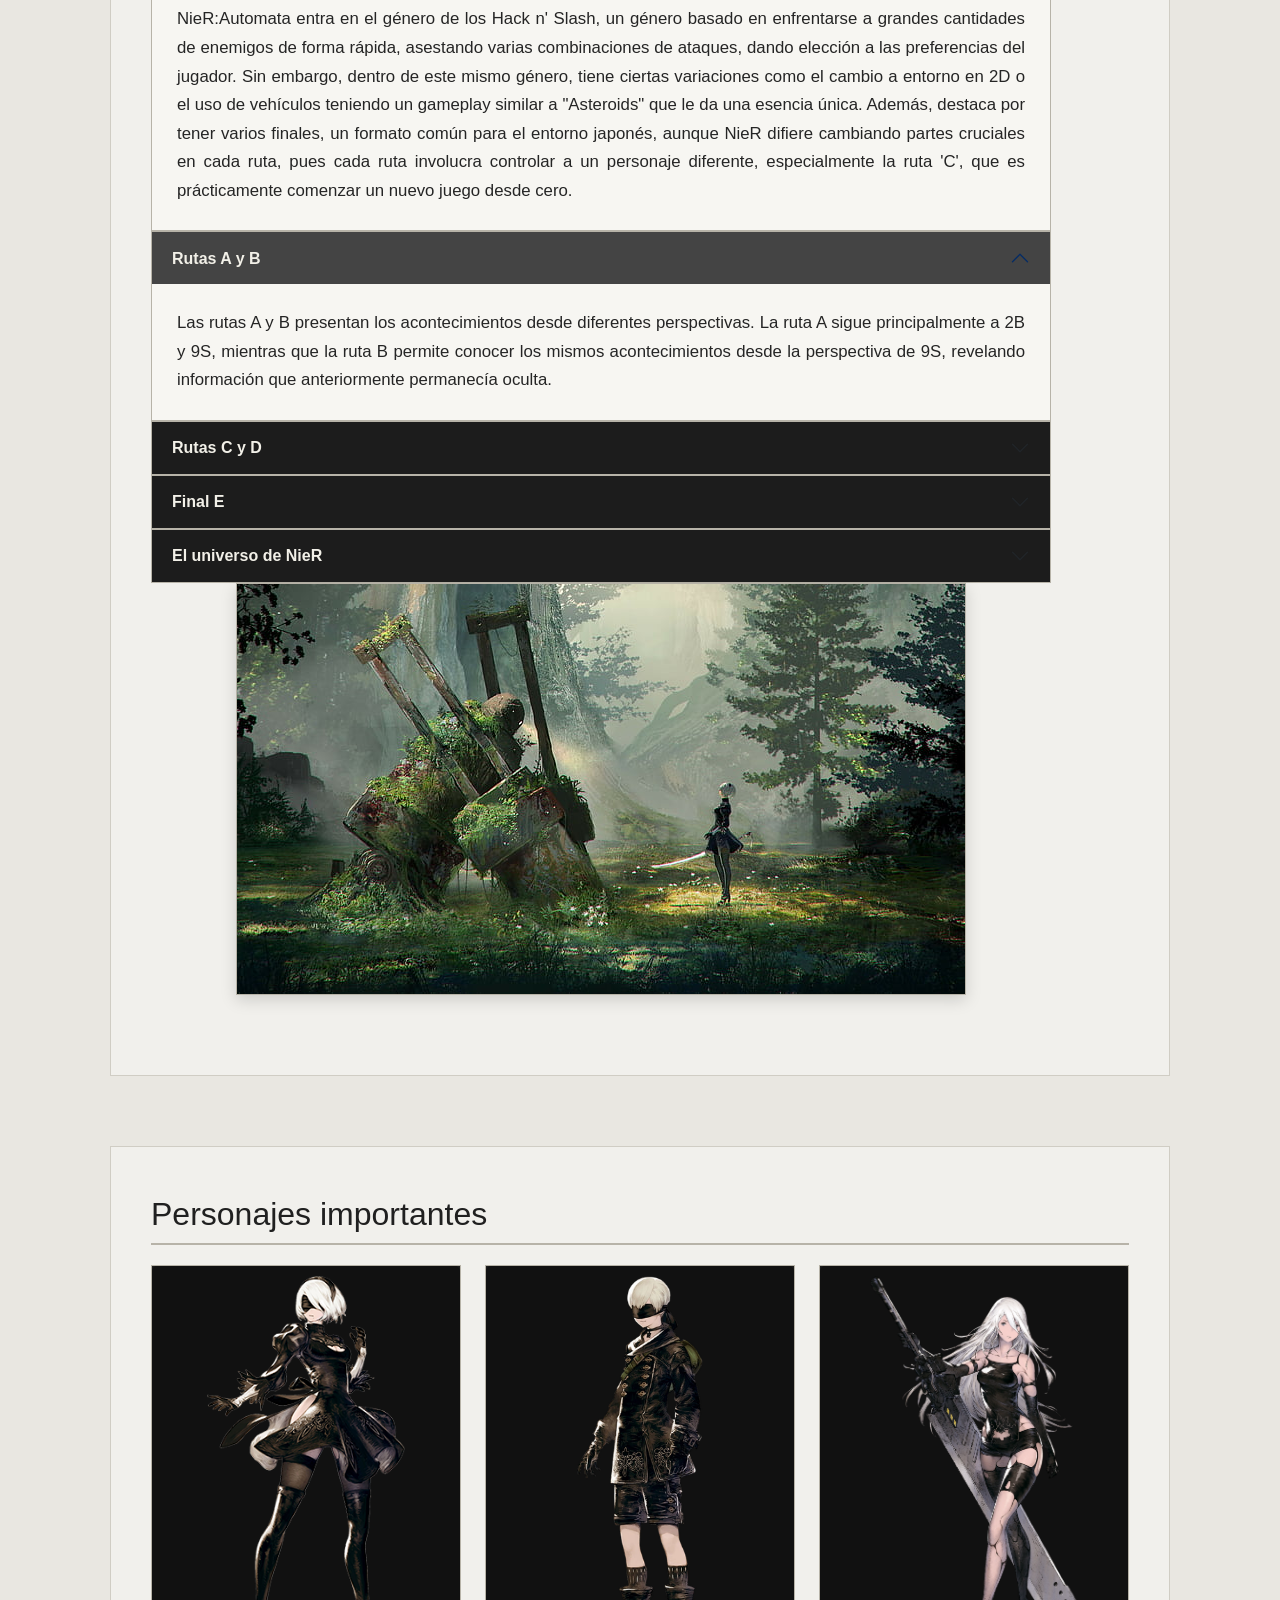
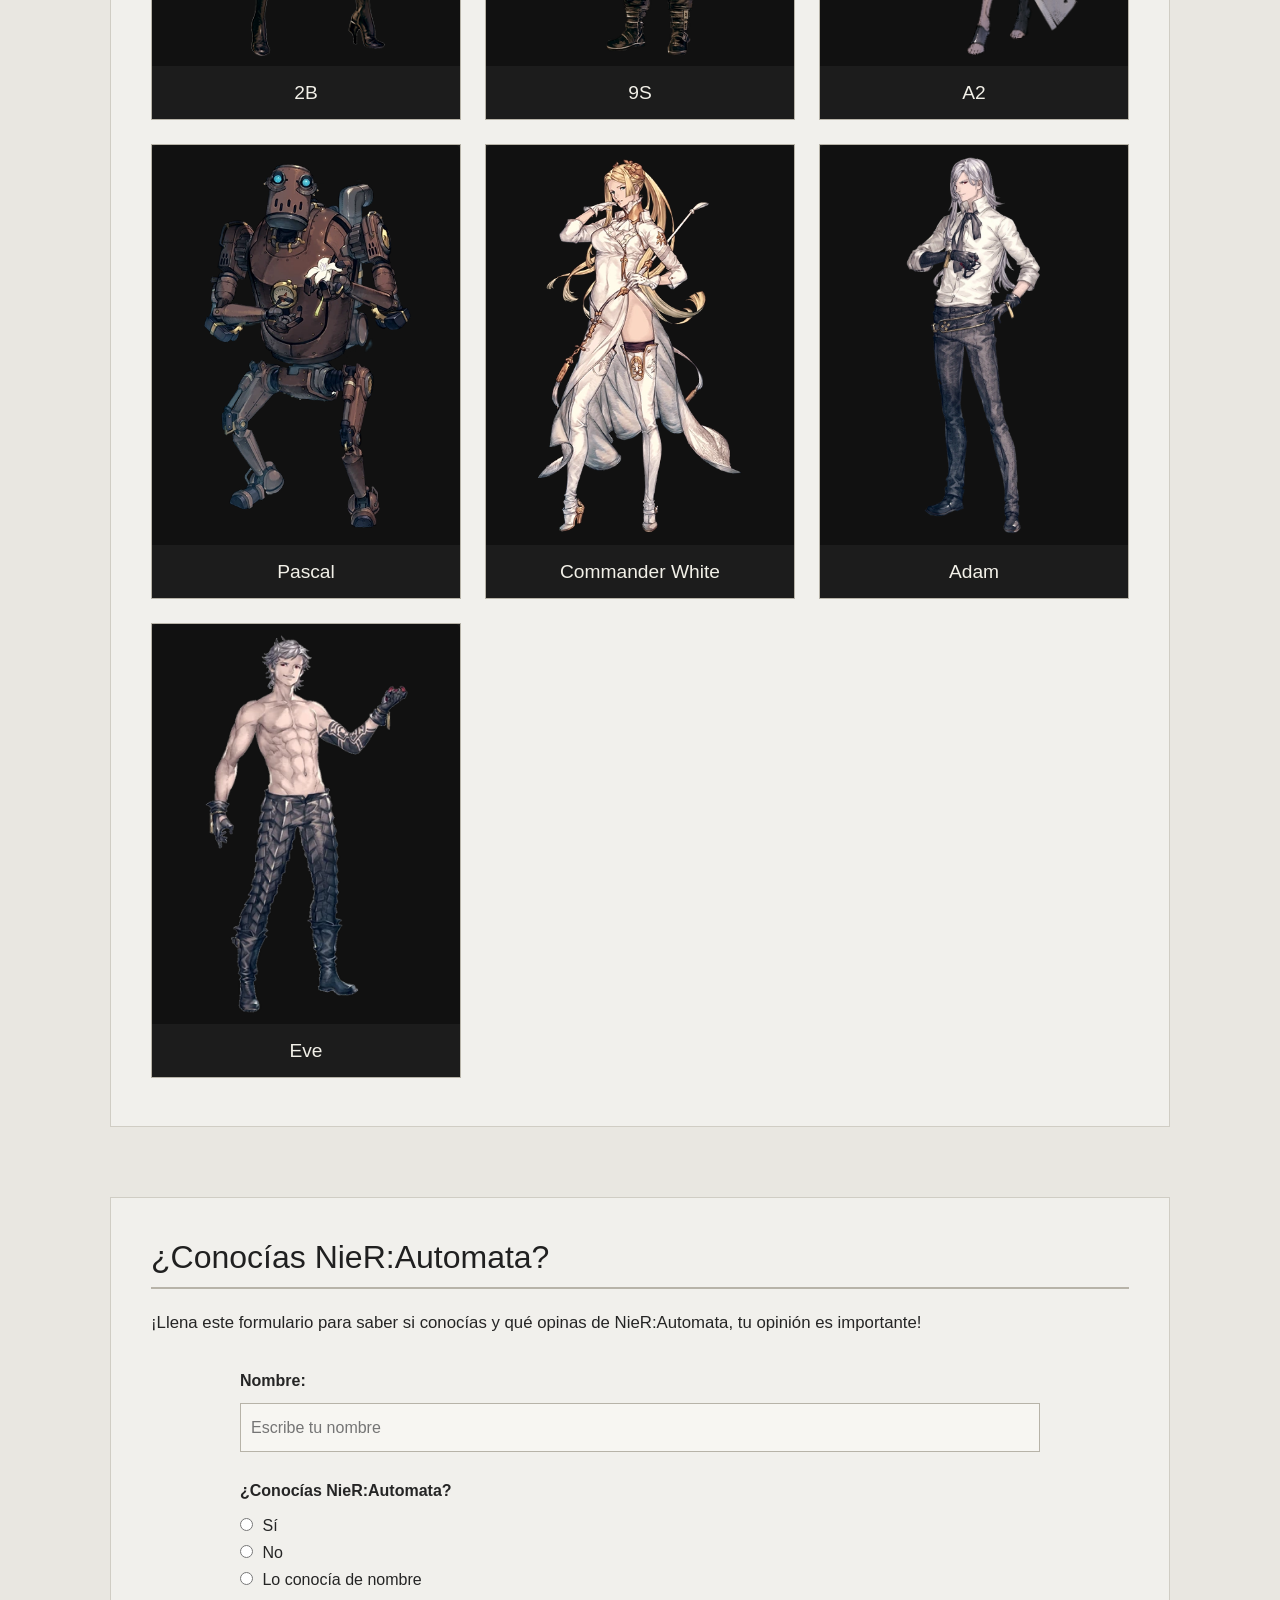
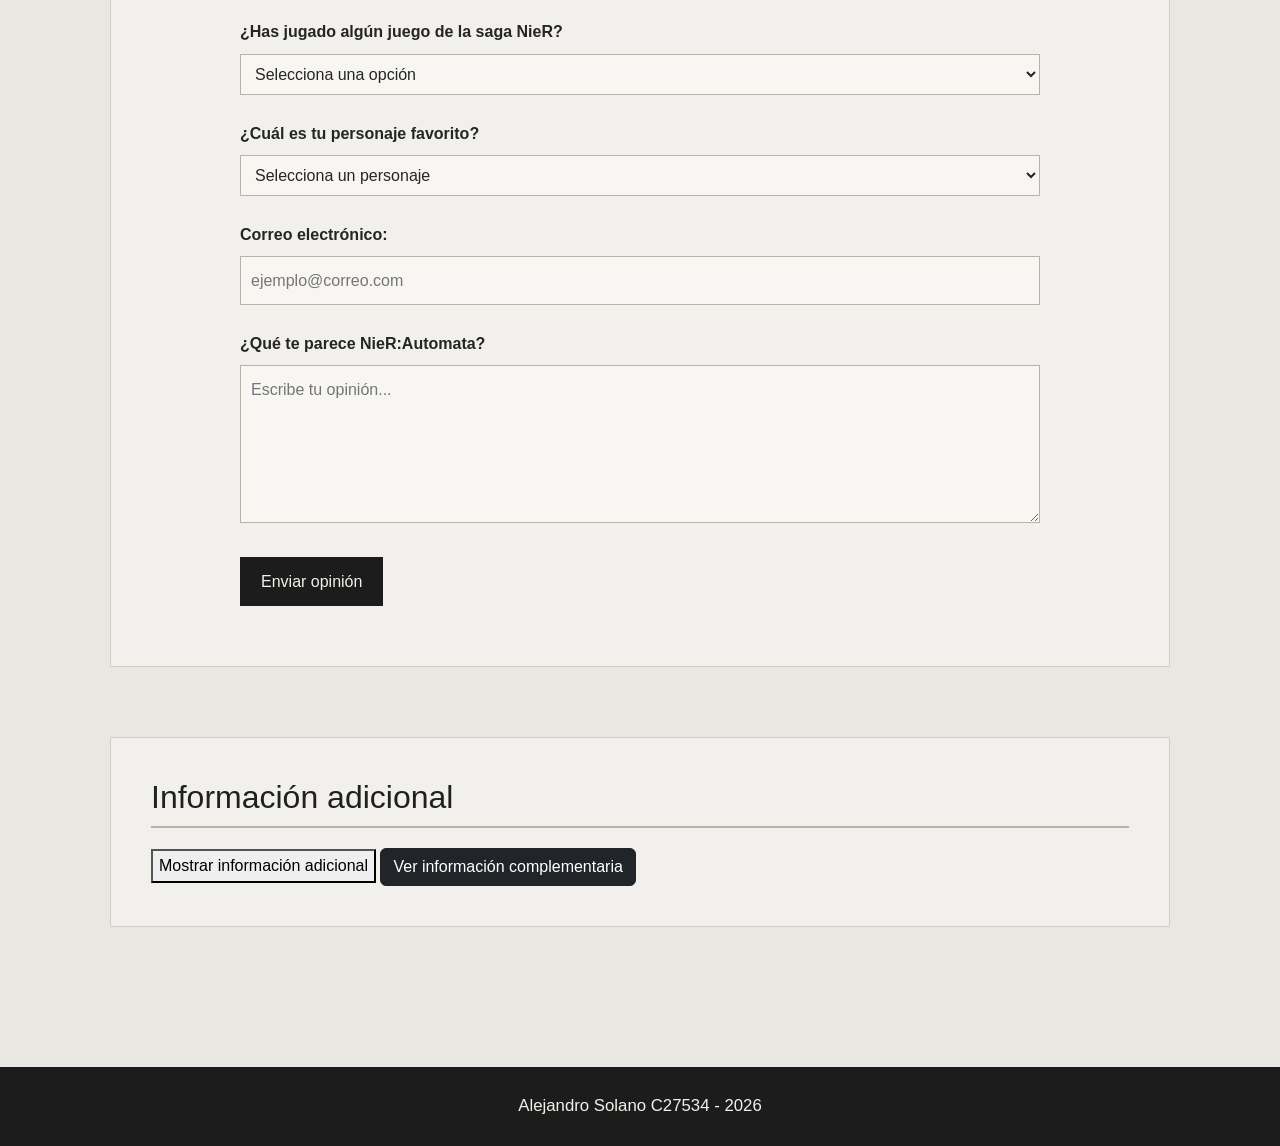
==== commit 03f1808e: "Added a forms and an accordion" ====
--- a/Tareas/javascript/index.html
+++ b/Tareas/javascript/index.html
@@ -125,44 +125,239 @@
             </p>
         </section>
 
-        <section id="gameplay">
-            <h2>El final</h2>
-
-            <p>
-                NieR:Automata entra en el género de los Hack n' Slash, un género basado en enfrentarse a grandes cantidades de enemigos
-                de forma rápida, asestando varias combinaciones de ataques, dando elección a las preferencias del jugador. Sin embargo, dentro de este mismo
-                género, tiene ciertas variaciones como el cambio a entorno en 2D o el uso de vehículos teniendo un gameplay similar a "Asteroids" que le da una
-                esencia única. Además, destaca por tener varios finales, un formato común para el entorno japonés, aunque NieR difiere cambiando partes cruciales
-                en cada ruta, pues cada ruta involucra controlar a un personaje diferente, especialmente la ruta 'C', que es prácticamente comenzar un nuevo juego
-                desde cero.
-            </p>
-
-            <p>
-                Entre sus varios finales, NieR:Automata cuenta con su aclamado final 'E', el final verdadero y definitivo de la historia. Este final se presenta al
-                acabar con los finales 'A', 'B', 'C' y 'D', una vez concluidos, en los créditos saltará el famoso final "canon". El final 'E' de NieR:Automata consiste
-                en que al jugador se le dará la opción de renegar ante los hechos ocurridos, y podrá batallar contra los propios créditos para impedir que el juego termine.
-                Eventualmente, los créditos se volverán tan poderosos que será imposible hacerles frente, sin embargo, durante la batalla, se incorporarán aliados que nos
-                ayudarán a salir victoriosos. Cuando logramos derrotar a los créditos, llegamos al final verdadero, uno que acaba siendo mucho más satisfactorio, pero esto
-                no acaba aquí. Luego de la escena final, llega el clímax de todo; el juego nos pregunta si queremos ayudar a un completo desconocido, así como nosotros recibimos
-                ayuda durante nuestra propia batalla, pero esta ayuda tiene un costo, para ayudar a un completo extraño, debemos borrar nuestra partida con todos sus datos.
-                Es necesario aclarar que, para este punto del juego, lo normal es llevar, como mínimo, 30 horas invertidas, esto si el jugador se centró en las misiones principales
-                y dejó lo secundario de lado. Ahí es cuando el jugador se da cuenta que logró llegar hasta el final porque hubo otro jugador que sacrificó su partida por él,
-                un completo extraño que le regaló al menos 30 horas de su vida para que este pudiera terminar su partida. Esto precisamente es lo que hace tan bello a NieR:Automata,
-                es un ejemplo perfecto de algo que solo se podría lograr a través del medio del videojuego, y una prueba clara de que hay bases sólidas para llamar a este medio el
-                "Octavo Arte".
-            </p>
-
-            <div>
-
-                <img
+        <section id="universo">
+
+            <h2>El universo de NieR</h2>
+
+            <div class="accordion" id="nierAccordion">
+
+                <!-- what is it -->
+                <div class="accordion-item">
+
+                    <h3 class="accordion-header" id="headingWhatIs">
+                        <button
+                            class="accordion-button"
+                            type="button"
+                            data-bs-toggle="collapse"
+                            data-bs-target="#collapseWhatIs"
+                            aria-expanded="true"
+                            aria-controls="collapseWhatIs">
+
+                            Qué es NieR:Automata
+
+                        </button>
+                    </h3>
+
+                    <div
+                        id="collapseWhatIs"
+                            class="accordion-collapse collapse show"
+                            aria-labelledby="headingWhatIs"
+                            data-bs-parent="#nierAccordion">
+
+                            <div class="accordion-body">
+
+                                <p>
+                                    NieR:Automata entra en el género de los Hack n' Slash, un género basado en enfrentarse a grandes cantidades de enemigos
+                                    de forma rápida, asestando varias combinaciones de ataques, dando elección a las preferencias del jugador. Sin embargo, dentro de este mismo
+                                    género, tiene ciertas variaciones como el cambio a entorno en 2D o el uso de vehículos teniendo un gameplay similar a "Asteroids" que le da una
+                                    esencia única. Además, destaca por tener varios finales, un formato común para el entorno japonés, aunque NieR difiere cambiando partes cruciales
+                                    en cada ruta, pues cada ruta involucra controlar a un personaje diferente, especialmente la ruta 'C', que es prácticamente comenzar un nuevo juego
+                                    desde cero.
+                                </p>
+
+                            </div>
+
+                    </div>
+
+                </div>
+
+                <!-- a and b routes -->
+                <div class="accordion-item">
+
+                    <h3 class="accordion-header" id="headingAB">
+
+                        <button
+                            class="accordion-button"
+                            type="button"
+                            data-bs-toggle="collapse"
+                            data-bs-target="#collapseAB"
+                            aria-expanded="true"
+                            aria-controls="collapseAB">
+
+                            Rutas A y B
+
+                        </button>
+
+                    </h3>
+
+                    <div
+                        id="collapseAB"
+                        class="accordion-collapse collapse show"
+                        aria-labelledby="headingAB"
+                        data-bs-parent="#nierAccordion">
+
+                        <div class="accordion-body">
+
+                            <p>
+                                Las rutas A y B presentan los acontecimientos desde
+                                diferentes perspectivas. La ruta A sigue principalmente
+                                a 2B y 9S, mientras que la ruta B permite conocer los
+                                mismos acontecimientos desde la perspectiva de 9S,
+                                revelando información que anteriormente permanecía
+                                oculta.
+                            </p>
+
+                        </div>
+
+                    </div>
+
+                </div>
+
+
+                <!-- c and d routes -->
+                <div class="accordion-item">
+
+                    <h3 class="accordion-header" id="headingCD">
+
+                        <button
+                            class="accordion-button collapsed"
+                            type="button"
+                            data-bs-toggle="collapse"
+                            data-bs-target="#collapseCD"
+                            aria-expanded="false"
+                            aria-controls="collapseCD">
+
+                            Rutas C y D
+
+                        </button>
+
+                    </h3>
+
+                    <div
+                        id="collapseCD"
+                        class="accordion-collapse collapse"
+                        aria-labelledby="headingCD"
+                        data-bs-parent="#nierAccordion">
+
+                        <div class="accordion-body">
+
+                            <p>
+                                Las rutas C y D continúan la historia después de los
+                                acontecimientos anteriores y presentan nuevos
+                                acontecimientos protagonizados por A2 y 9S.
+                                Estas rutas profundizan en los conflictos entre
+                                androides y máquinas y llevan la historia hacia
+                                su conclusión.
+                            </p>
+
+                        </div>
+
+                    </div>
+
+                </div>
+
+
+                <!-- ending e -->
+                <div class="accordion-item">
+
+                    <h3 class="accordion-header" id="headingE">
+
+                        <button
+                            class="accordion-button collapsed"
+                            type="button"
+                            data-bs-toggle="collapse"
+                            data-bs-target="#collapseE"
+                            aria-expanded="false"
+                            aria-controls="collapseE">
+
+                            Final E
+
+                        </button>
+
+                    </h3>
+
+                    <div
+                        id="collapseE"
+                        class="accordion-collapse collapse"
+                        aria-labelledby="headingE"
+                        data-bs-parent="#nierAccordion">
+
+                        <div class="accordion-body">
+
+                            <p>
+                                Entre sus varios finales, NieR:Automata cuenta con su aclamado final 'E', el final verdadero y definitivo de la historia. Este final se presenta al
+                                acabar con los finales 'A', 'B', 'C' y 'D', una vez concluidos, en los créditos saltará el famoso final "canon". El final 'E' de NieR:Automata consiste
+                                en que al jugador se le dará la opción de renegar ante los hechos ocurridos, y podrá batallar contra los propios créditos para impedir que el juego termine.
+                                Eventualmente, los créditos se volverán tan poderosos que será imposible hacerles frente, sin embargo, durante la batalla, se incorporarán aliados que nos
+                                ayudarán a salir victoriosos. Cuando logramos derrotar a los créditos, llegamos al final verdadero, uno que acaba siendo mucho más satisfactorio, pero esto
+                                no acaba aquí. Luego de la escena final, llega el clímax de todo; el juego nos pregunta si queremos ayudar a un completo desconocido, así como nosotros recibimos
+                                ayuda durante nuestra propia batalla, pero esta ayuda tiene un costo, para ayudar a un completo extraño, debemos borrar nuestra partida con todos sus datos.
+                                Es necesario aclarar que, para este punto del juego, lo normal es llevar, como mínimo, 30 horas invertidas, esto si el jugador se centró en las misiones principales
+                                y dejó lo secundario de lado. Ahí es cuando el jugador se da cuenta que logró llegar hasta el final porque hubo otro jugador que sacrificó su partida por él,
+                                un completo extraño que le regaló al menos 30 horas de su vida para que este pudiera terminar su partida. Esto precisamente es lo que hace tan bello a NieR:Automata,
+                                es un ejemplo perfecto de algo que solo se podría lograr a través del medio del videojuego, y una prueba clara de que hay bases sólidas para llamar a este medio el
+                                "Octavo Arte".
+                            </p>
+
+                        </div>
+
+                    </div>
+
+                </div>
+
+
+                <!-- universe -->
+                <div class="accordion-item">
+
+                    <h3 class="accordion-header" id="headingUniverse">
+
+                        <button
+                            class="accordion-button collapsed"
+                            type="button"
+                            data-bs-toggle="collapse"
+                            data-bs-target="#collapseUniverse"
+                            aria-expanded="false"
+                            aria-controls="collapseUniverse">
+
+                            El universo de NieR
+
+                        </button>
+
+                    </h3>
+
+                    <div
+                        id="collapseUniverse"
+                        class="accordion-collapse collapse"
+                        aria-labelledby="headingUniverse"
+                        data-bs-parent="#nierAccordion">
+
+                        <div class="accordion-body">
+
+                            <p>
+                                NieR:Automata forma parte de un universo mucho más
+                                amplio. La saga incluye otras historias y personajes
+                                que exploran temas como la identidad, la humanidad,
+                                el sacrificio y la esperanza. Entre estas obras se
+                                encuentra NieR Replicant, que presenta acontecimientos
+                                relacionados con el origen de este universo.
+                            </p>
+
+                        </div>
+
+                    </div>
+
+                </div>
+
+                <div>
+                    <img
                     src="images/nier_2.jpg"
-                >
+                    >
+                </div>
+
             </div>
 
-            <p>
-                El universo de NieR es mucho más grande que solo Automata, es un universo extraño, enrevesado, lleno de historias distópicas y, a veces, trágicas. Sin embargo, detrás
-                de todo eso, hay un universo esperanzador, que busca dar a entender que, como humanos, vale la pena seguir hacia adelante.
-            </p>
+            
+
         </section>
 
         <section id="personajes" class="container py-5">
@@ -284,6 +479,192 @@
                 </div>
 
             </div>
+
+        </section>
+
+        <section id="encuesta">
+
+            <h2>¿Conocías NieR:Automata?</h2>
+
+            <p>
+                ¡Llena este formulario para saber si conocías y qué opinas de NieR:Automata, tu opinión es importante!
+            </p>
+
+            <form id="nierForm">
+
+                <!-- Nombre -->
+                <div class="form-group">
+                    <label for="nombre">Nombre:</label>
+
+                    <input
+                        type="text"
+                        id="nombre"
+                        name="nombre"
+                        placeholder="Escribe tu nombre"
+                    >
+
+                    <small id="nombreError" class="error-message"></small>
+                </div>
+
+
+                <!-- Conocimiento del juego -->
+                <div class="form-group">
+
+                    <label>
+                        ¿Conocías NieR:Automata?
+                    </label>
+
+                    <div>
+                        <input
+                            type="radio"
+                            id="conociaSi"
+                            name="conocia"
+                            value="si"
+                        >
+
+                        <label for="conociaSi">Sí</label>
+                    </div>
+
+                    <div>
+                        <input
+                            type="radio"
+                            id="conociaNo"
+                            name="conocia"
+                            value="no"
+                        >
+
+                        <label for="conociaNo">No</label>
+                    </div>
+
+                    <div>
+                        <input
+                            type="radio"
+                            id="conociaNombre"
+                            name="conocia"
+                            value="nombre"
+                        >
+
+                        <label for="conociaNombre">
+                            Lo conocía de nombre
+                        </label>
+                    </div>
+
+                    <small id="conociaError" class="error-message"></small>
+
+                </div>
+
+
+                <!-- Juegos de la saga -->
+                <div class="form-group">
+
+                    <label for="juego">
+                        ¿Has jugado algún juego de la saga NieR?
+                    </label>
+
+                    <select id="juego" name="juego">
+
+                        <option value="">
+                            Selecciona una opción
+                        </option>
+
+                        <option value="automata">
+                            NieR:Automata
+                        </option>
+
+                        <option value="replicant">
+                            NieR Replicant
+                        </option>
+
+                        <option value="ambos">
+                            Ambos
+                        </option>
+
+                        <option value="ninguno">
+                            Ninguno
+                        </option>
+
+                    </select>
+
+                    <small id="juegoError" class="error-message"></small>
+
+                </div>
+
+
+                <!-- Personaje favorito -->
+                <div class="form-group">
+
+                    <label for="personaje">
+                        ¿Cuál es tu personaje favorito?
+                    </label>
+
+                    <select id="personaje" name="personaje">
+
+                        <option value="">
+                            Selecciona un personaje
+                        </option>
+
+                        <option value="2b">2B</option>
+                        <option value="9s">9S</option>
+                        <option value="a2">A2</option>
+                        <option value="pascal">Pascal</option>
+                        <option value="comandante">
+                            Commander White
+                        </option>
+                        <option value="adam">Adam</option>
+                        <option value="eve">Eve</option>
+
+                    </select>
+
+                    <small id="personajeError" class="error-message"></small>
+
+                </div>
+
+
+                <!-- Correo -->
+                <div class="form-group">
+
+                    <label for="correo">
+                        Correo electrónico:
+                    </label>
+
+                    <input
+                        type="email"
+                        id="correo"
+                        name="correo"
+                        placeholder="ejemplo@correo.com"
+                    >
+
+                    <small id="correoError" class="error-message"></small>
+
+                </div>
+
+
+                <!-- Opinión -->
+                <div class="form-group">
+
+                    <label for="opinion">
+                        ¿Qué te parece NieR:Automata?
+                    </label>
+
+                    <textarea
+                        id="opinion"
+                        name="opinion"
+                        rows="5"
+                        placeholder="Escribe tu opinión..."
+                    ></textarea>
+
+                    <small id="opinionError" class="error-message"></small>
+
+                </div>
+
+
+                <button type="submit" id="submitButton">
+                    Enviar opinión
+                </button>
+
+                <p id="formSuccess" class="success-message"></p>
+
+            </form>
 
         </section>
 
--- a/Tareas/javascript/css/styles.css
+++ b/Tareas/javascript/css/styles.css
@@ -103,12 +103,12 @@
 
 /* img 2*/
 
-#gameplay > div {
+#universo > div {
     text-align: center;
     margin: 40px 0;
 }
 
-#gameplay > div img {
+#universo > div img {
     max-width: 100%;
     height: auto;
     display: block;
@@ -241,6 +241,81 @@
     border: 1px solid #b7b3a8;
 }
 
+/* form */
+
+#encuesta {
+    background-color: rgba(255, 255, 255, 0.35);
+    padding: 40px;
+    border: 1px solid #d0cdc4;
+}
+
+#nierForm {
+    max-width: 800px;
+    margin: 30px auto 0;
+}
+
+.form-group {
+    margin-bottom: 25px;
+}
+
+.form-group > label {
+    display: block;
+    font-weight: bold;
+    margin-bottom: 8px;
+}
+
+.form-group input[type="text"],
+.form-group input[type="email"],
+.form-group select,
+.form-group textarea {
+    width: 100%;
+    padding: 10px;
+    border: 1px solid #b7b3a8;
+    background-color: #f7f6f2;
+    color: #252525;
+    font-family: Arial, Helvetica, sans-serif;
+    font-size: 1rem;
+}
+
+.form-group textarea {
+    resize: vertical;
+}
+
+.form-group input[type="radio"] {
+    margin-right: 5px;
+}
+
+.form-group input[type="radio"] + label {
+    display: inline;
+    font-weight: normal;
+}
+
+#submitButton {
+    background-color: #1c1c1c;
+    color: #f2f0e8;
+    border: 1px solid #1c1c1c;
+    padding: 10px 20px;
+    cursor: pointer;
+    transition: 0.3s;
+}
+
+#submitButton:hover {
+    background-color: #444444;
+}
+
+.error-message {
+    display: block;
+    color: #9b2226;
+    font-size: 0.9rem;
+    margin-top: 5px;
+}
+
+.success-message {
+    color: #31572c;
+    font-weight: bold;
+    margin-top: 20px;
+}
+
 @media (max-width: 768px) {
 
     #hero {
@@ -251,4 +326,50 @@
         height: 350px;
     }
 
+}
+
+/* accordion */
+
+#universo {
+    background-color: rgba(255, 255, 255, 0.35);
+    padding: 40px;
+    border: 1px solid #d0cdc4;
+}
+
+#nierAccordion {
+    max-width: 900px;
+    margin: 30px auto 0;
+}
+
+#nierAccordion .accordion-item {
+    border: 1px solid #b7b3a8;
+    border-radius: 0;
+}
+
+#nierAccordion .accordion-button {
+    background-color: #1c1c1c;
+    color: #f2f0e8;
+    border-radius: 0;
+    font-weight: bold;
+}
+
+#nierAccordion .accordion-button:not(.collapsed) {
+    background-color: #444444;
+    color: #f2f0e8;
+    box-shadow: none;
+}
+
+#nierAccordion .accordion-button:focus {
+    box-shadow: none;
+    border-color: #b7b3a8;
+}
+
+#nierAccordion .accordion-body {
+    background-color: #f7f6f2;
+    color: #252525;
+    padding: 25px;
+}
+
+#nierAccordion .accordion-body p {
+    margin: 0;
 }
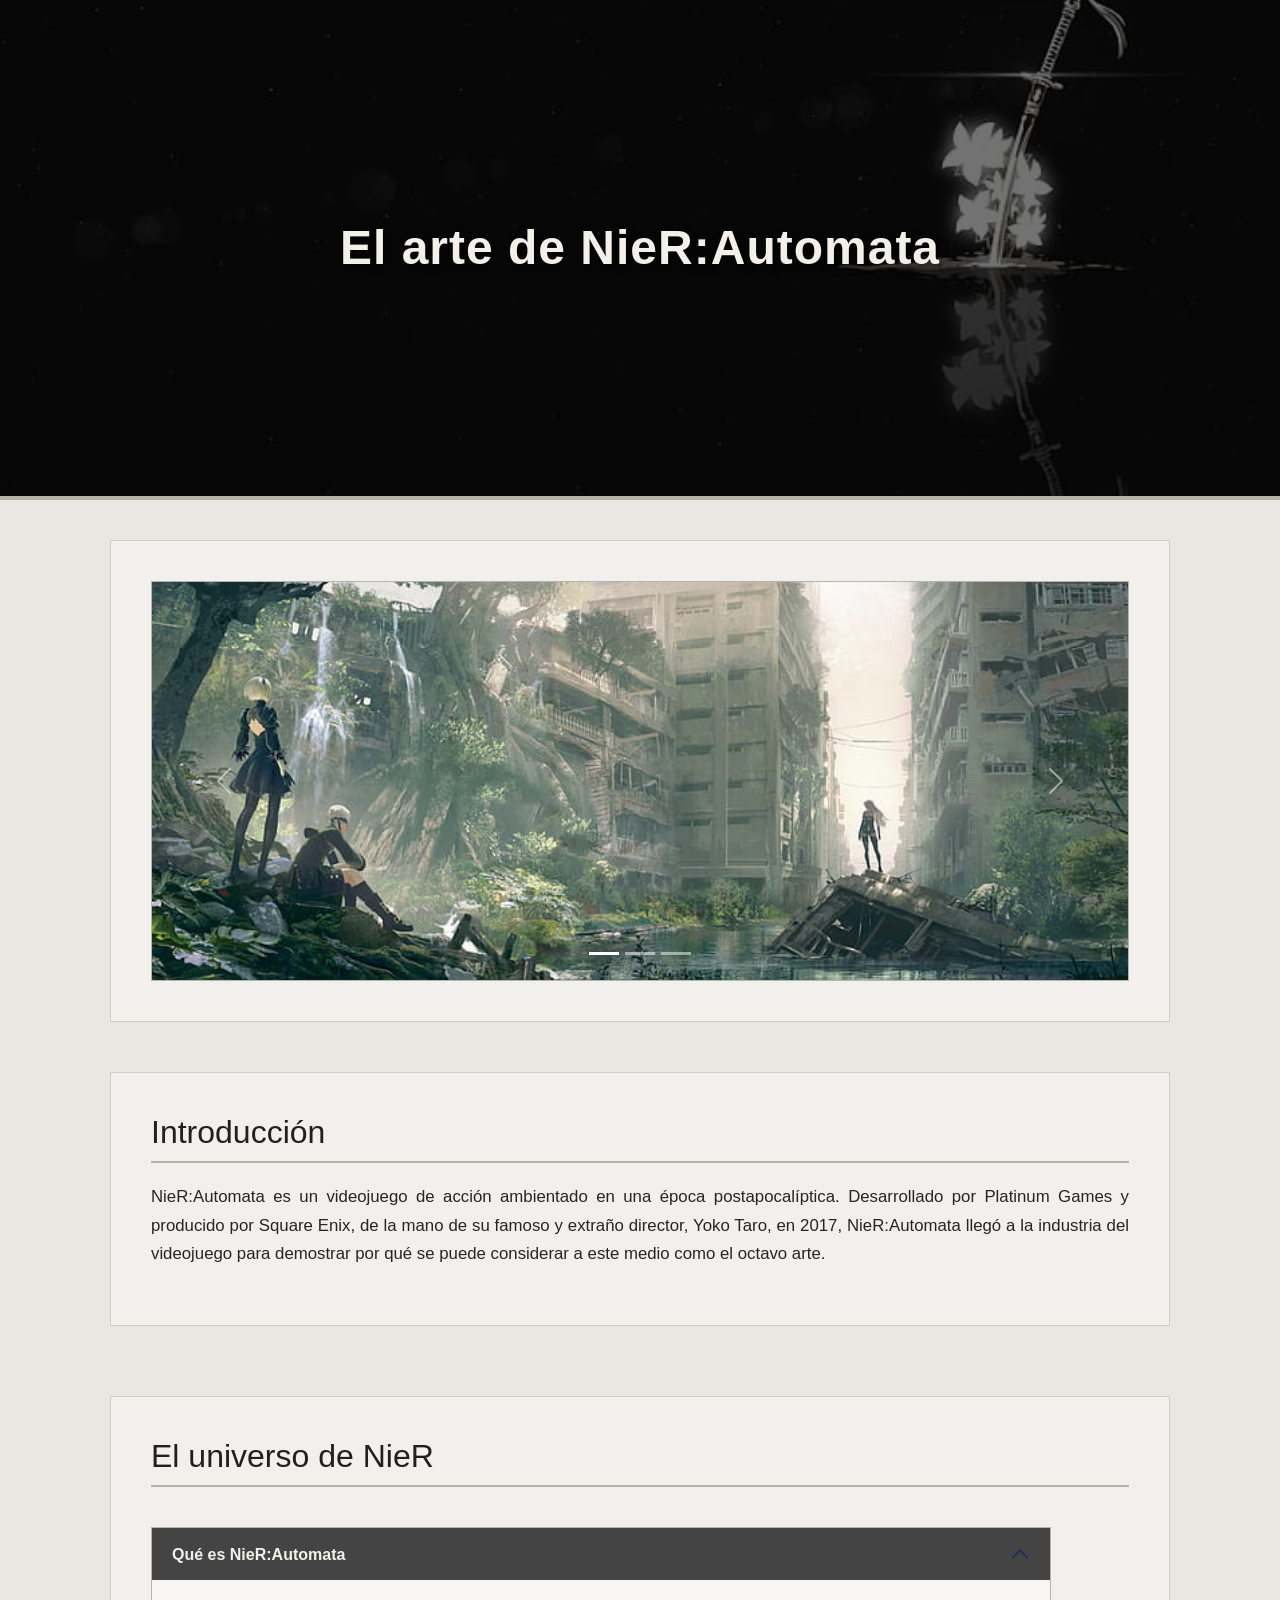
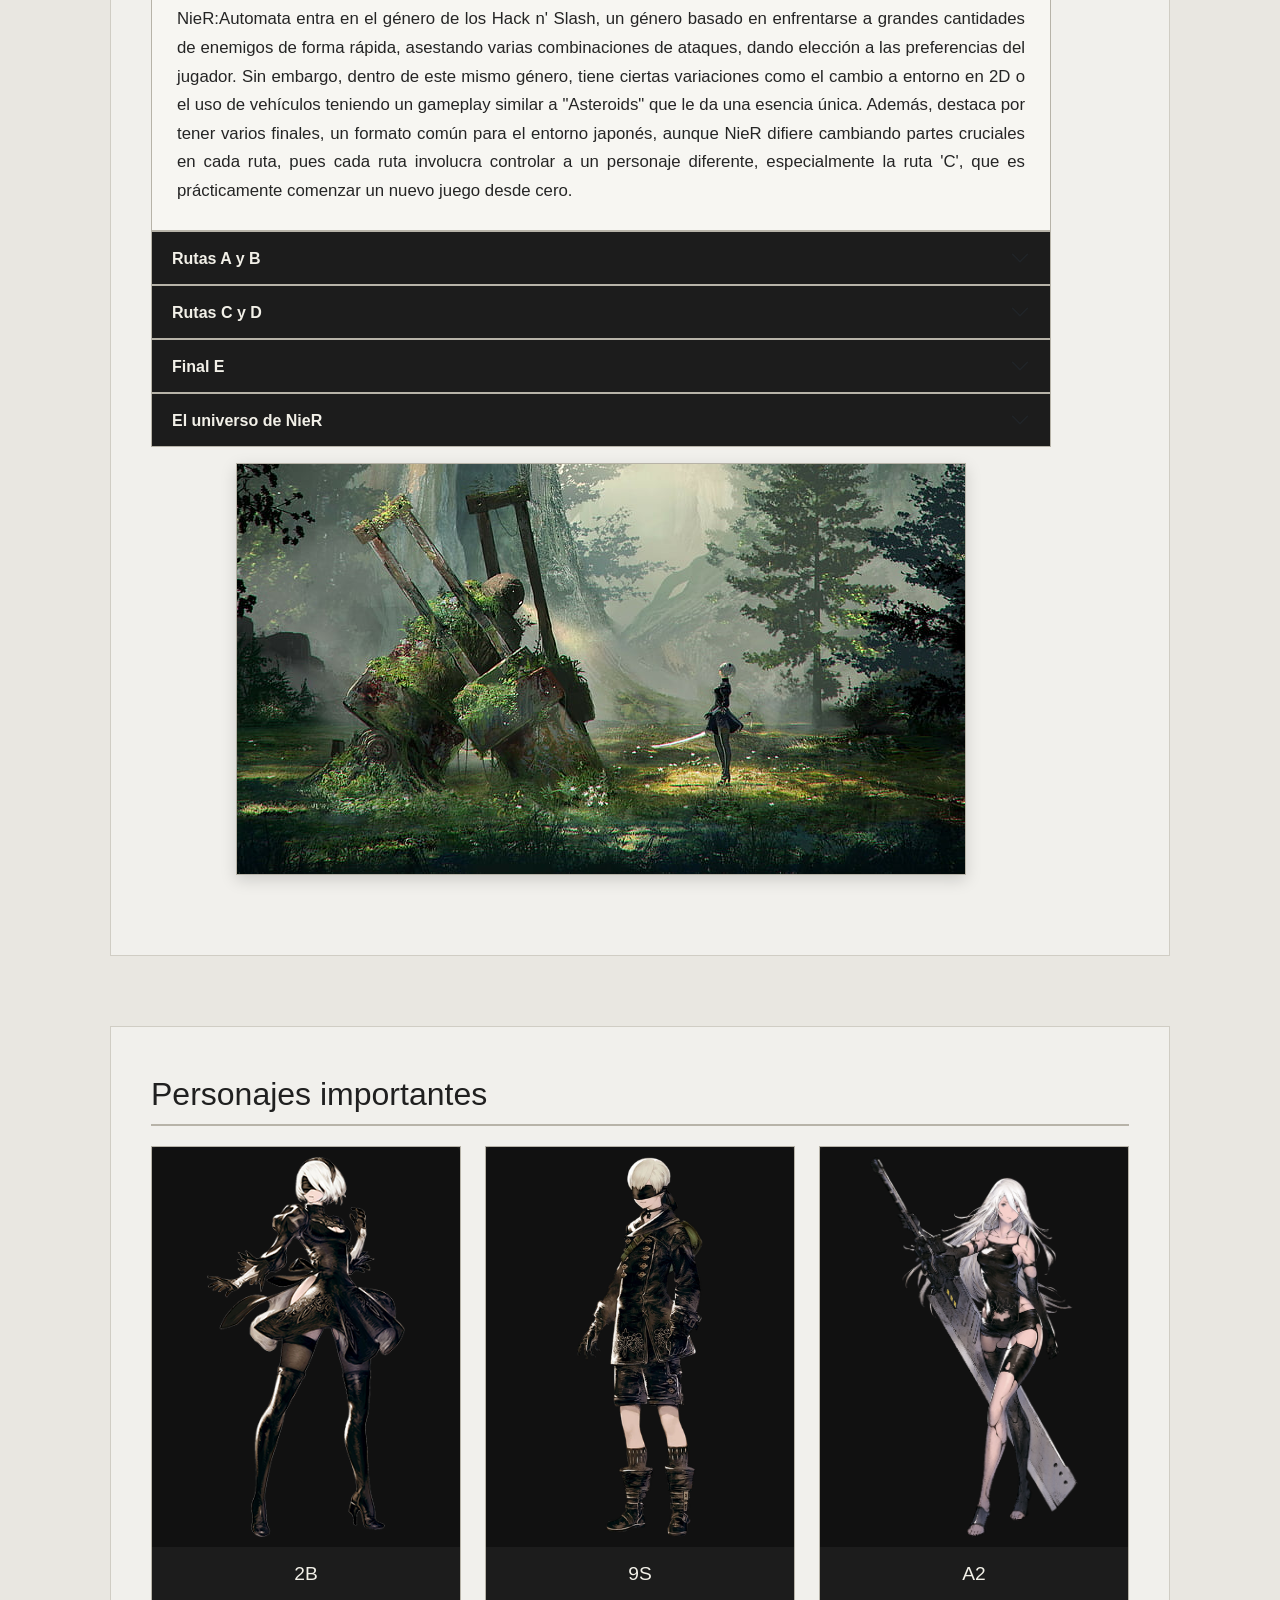
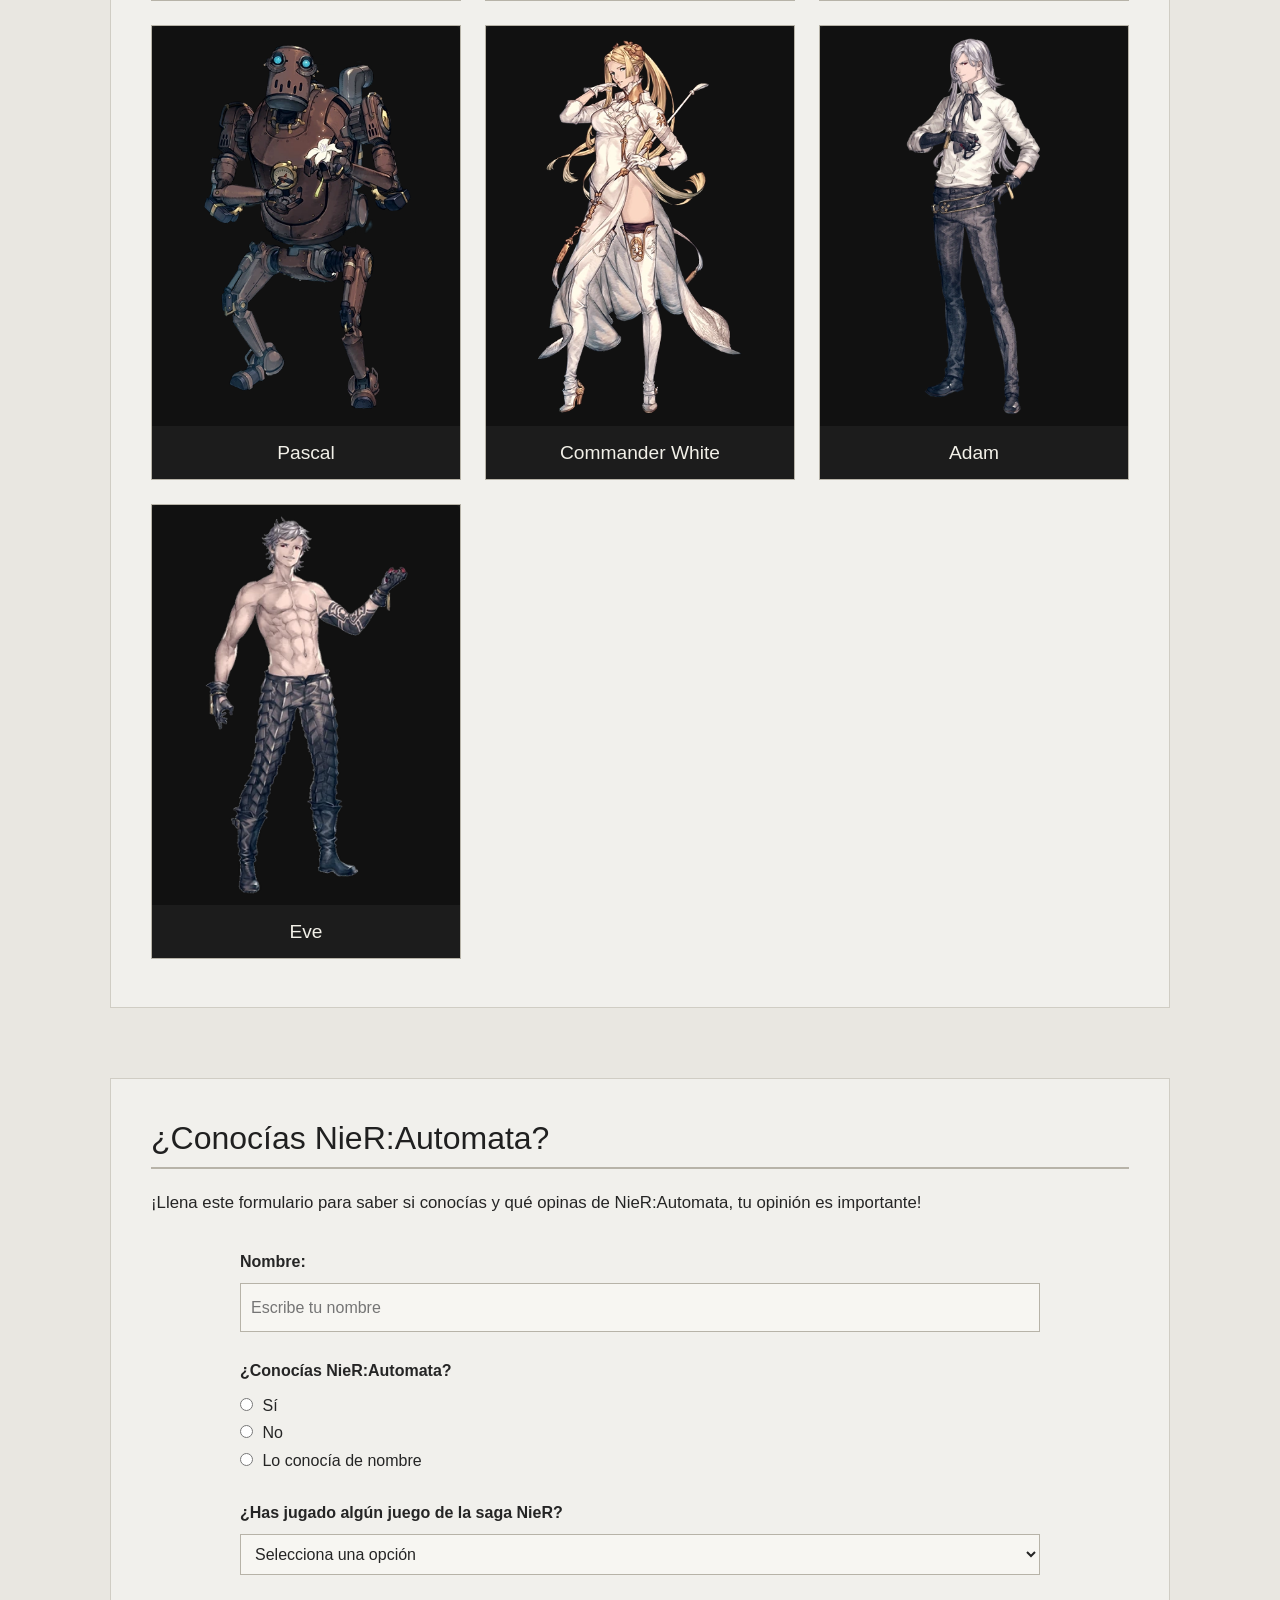
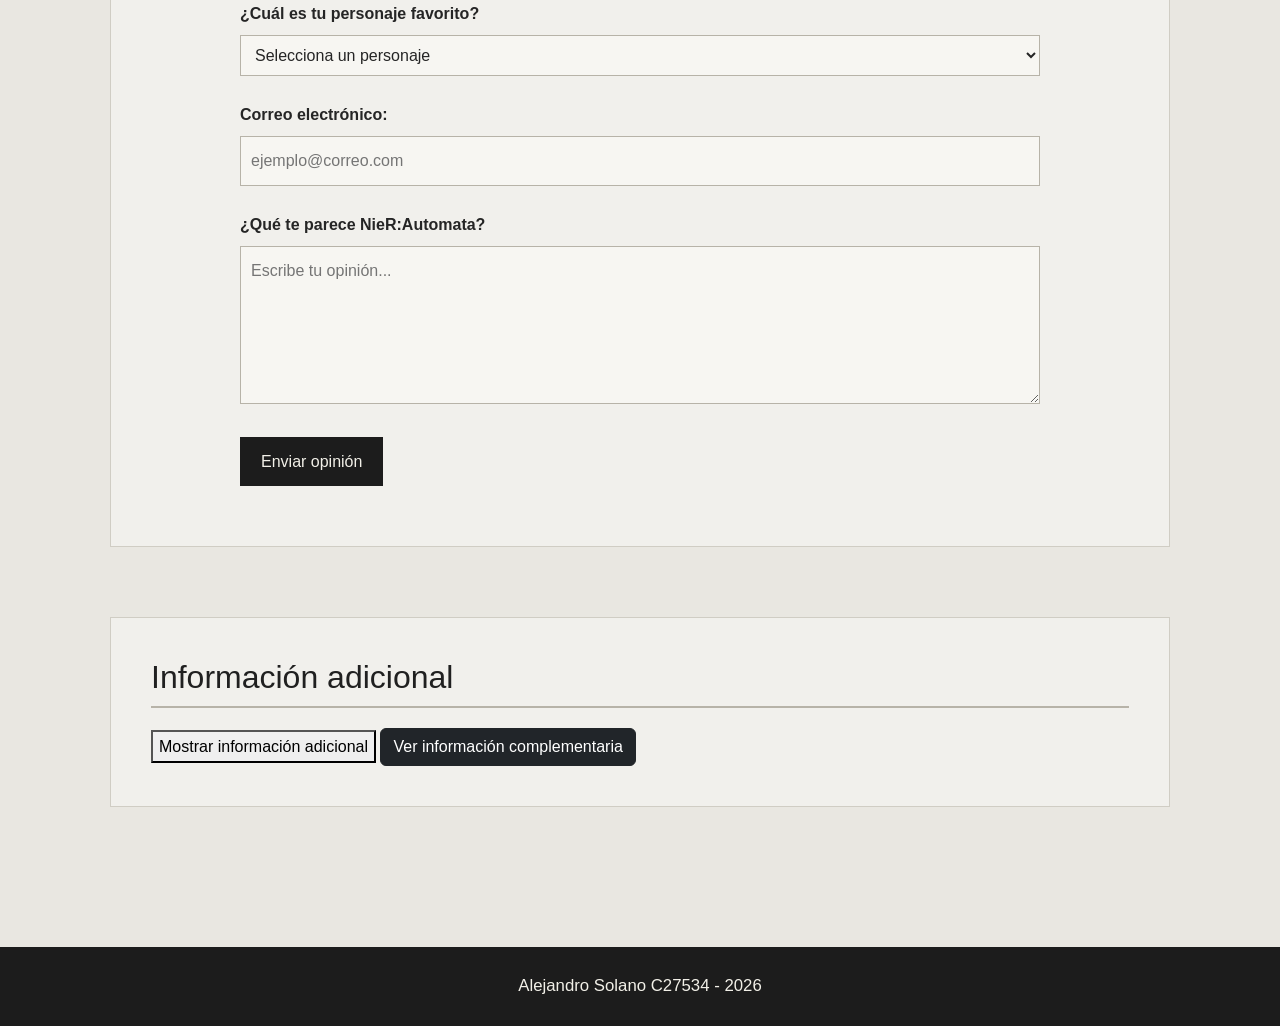
==== commit e84eaf23: "Updated the accordion html and images" ====
--- a/Tareas/javascript/index.html
+++ b/Tareas/javascript/index.html
@@ -177,11 +177,11 @@
                     <h3 class="accordion-header" id="headingAB">
 
                         <button
-                            class="accordion-button"
+                            class="accordion-button collapsed"
                             type="button"
                             data-bs-toggle="collapse"
                             data-bs-target="#collapseAB"
-                            aria-expanded="true"
+                            aria-expanded="false"
                             aria-controls="collapseAB">
 
                             Rutas A y B
@@ -192,7 +192,7 @@
 
                     <div
                         id="collapseAB"
-                        class="accordion-collapse collapse show"
+                        class="accordion-collapse collapse"
                         aria-labelledby="headingAB"
                         data-bs-parent="#nierAccordion">
 
@@ -348,6 +348,10 @@
 
                 </div>
 
+                <p>
+
+                </p>
+
                 <div>
                     <img
                     src="images/nier_2.jpg"
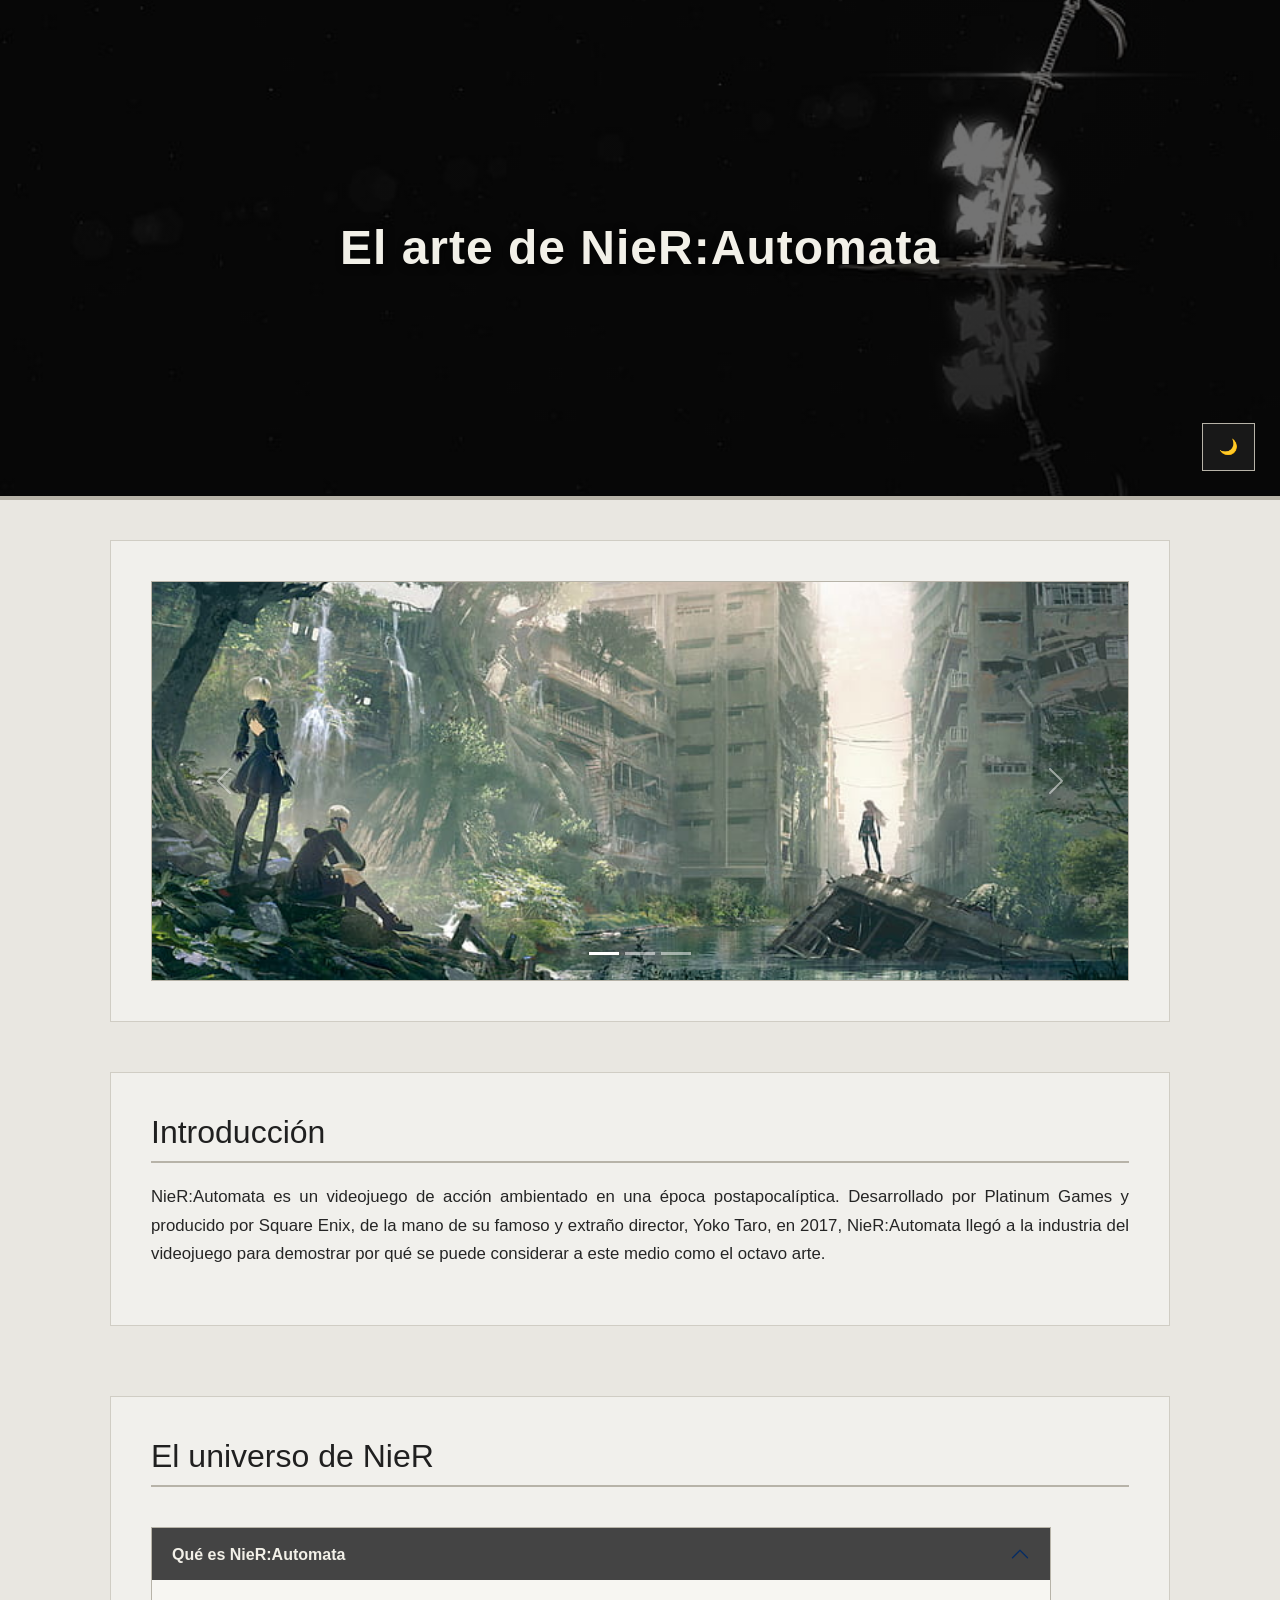
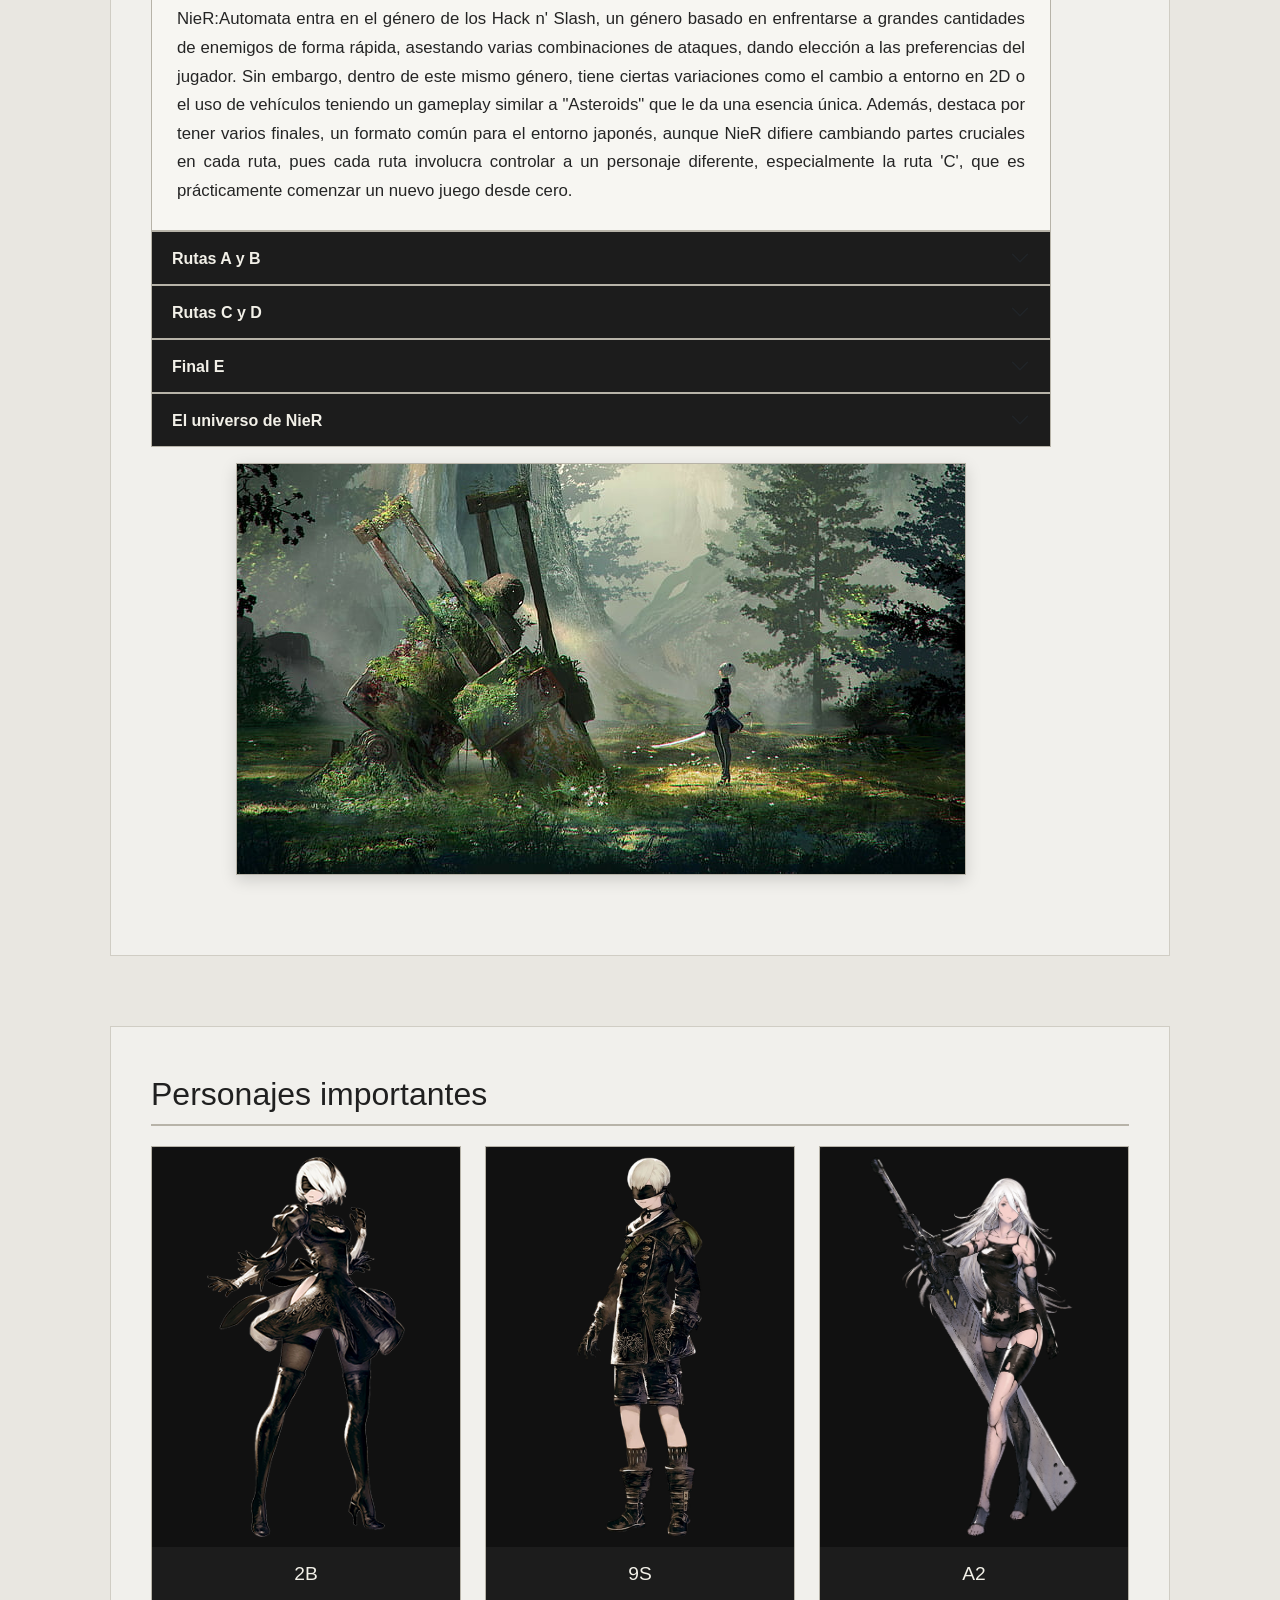
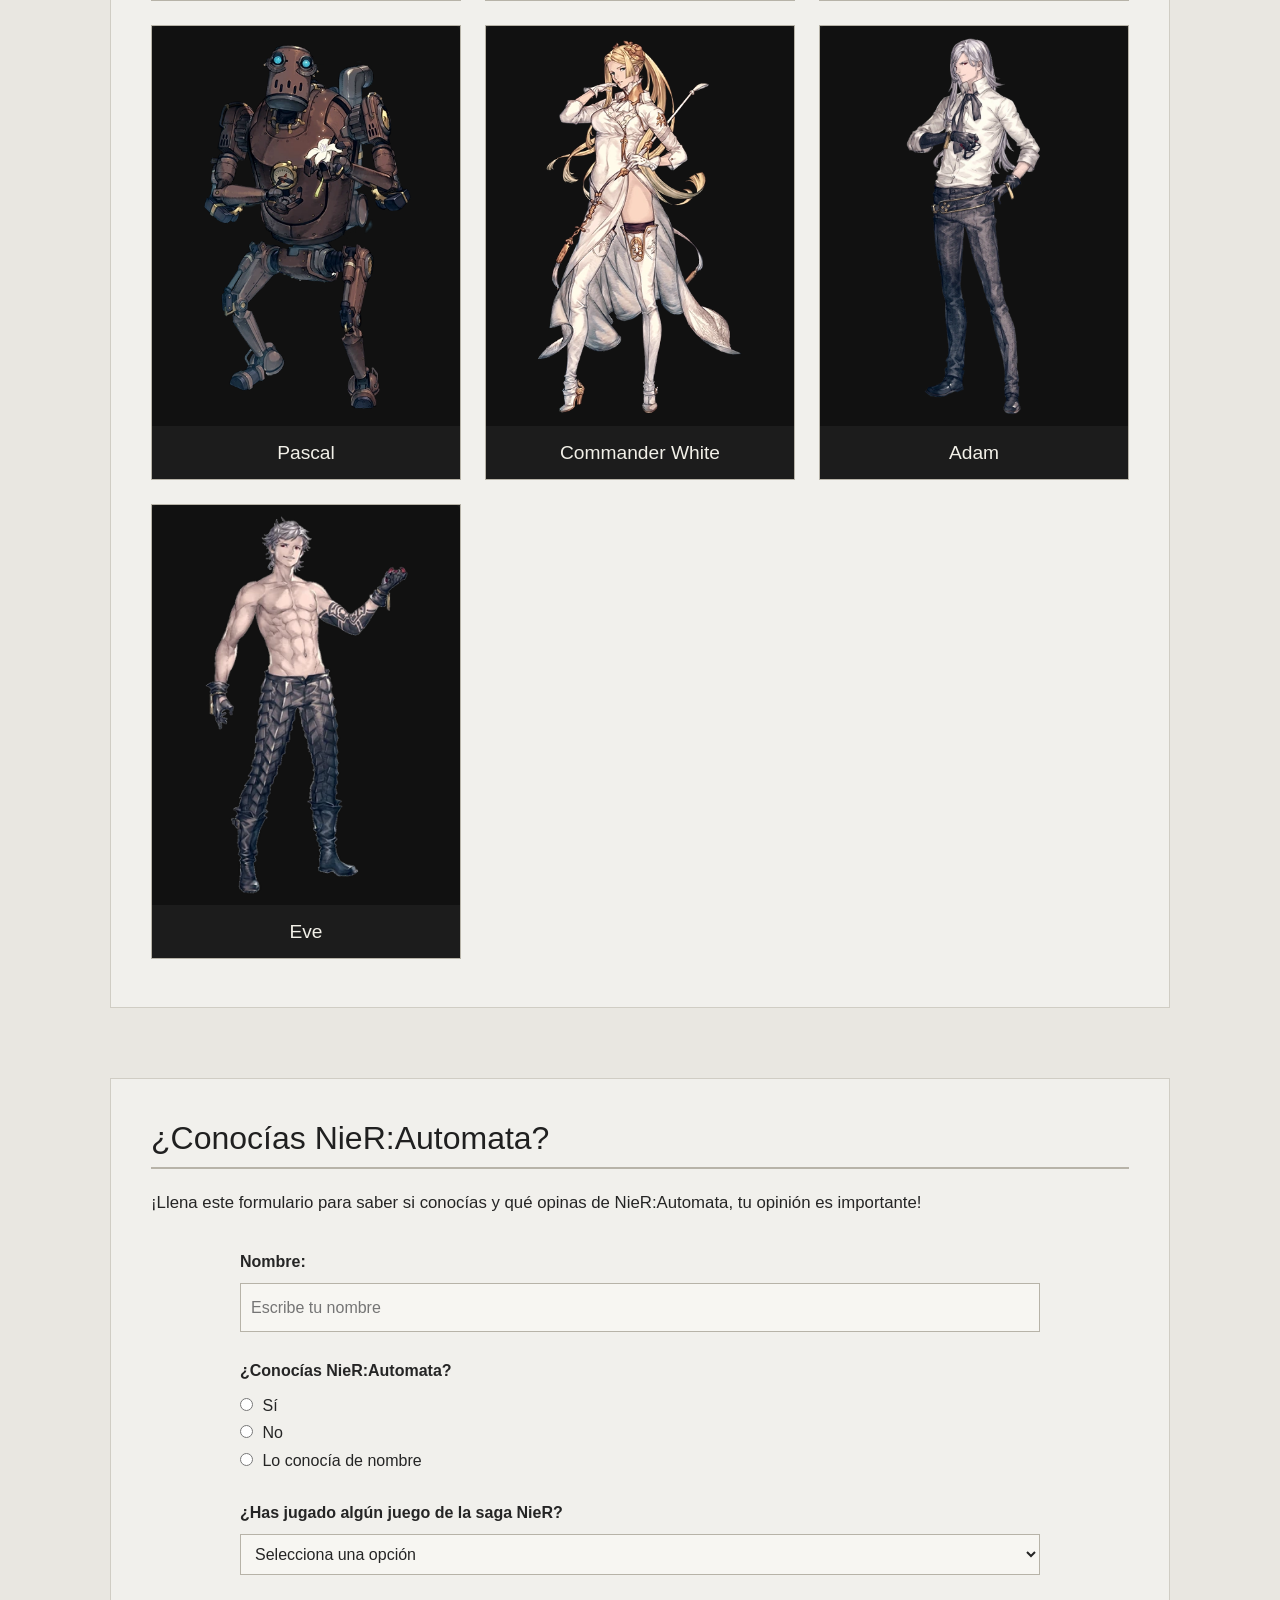
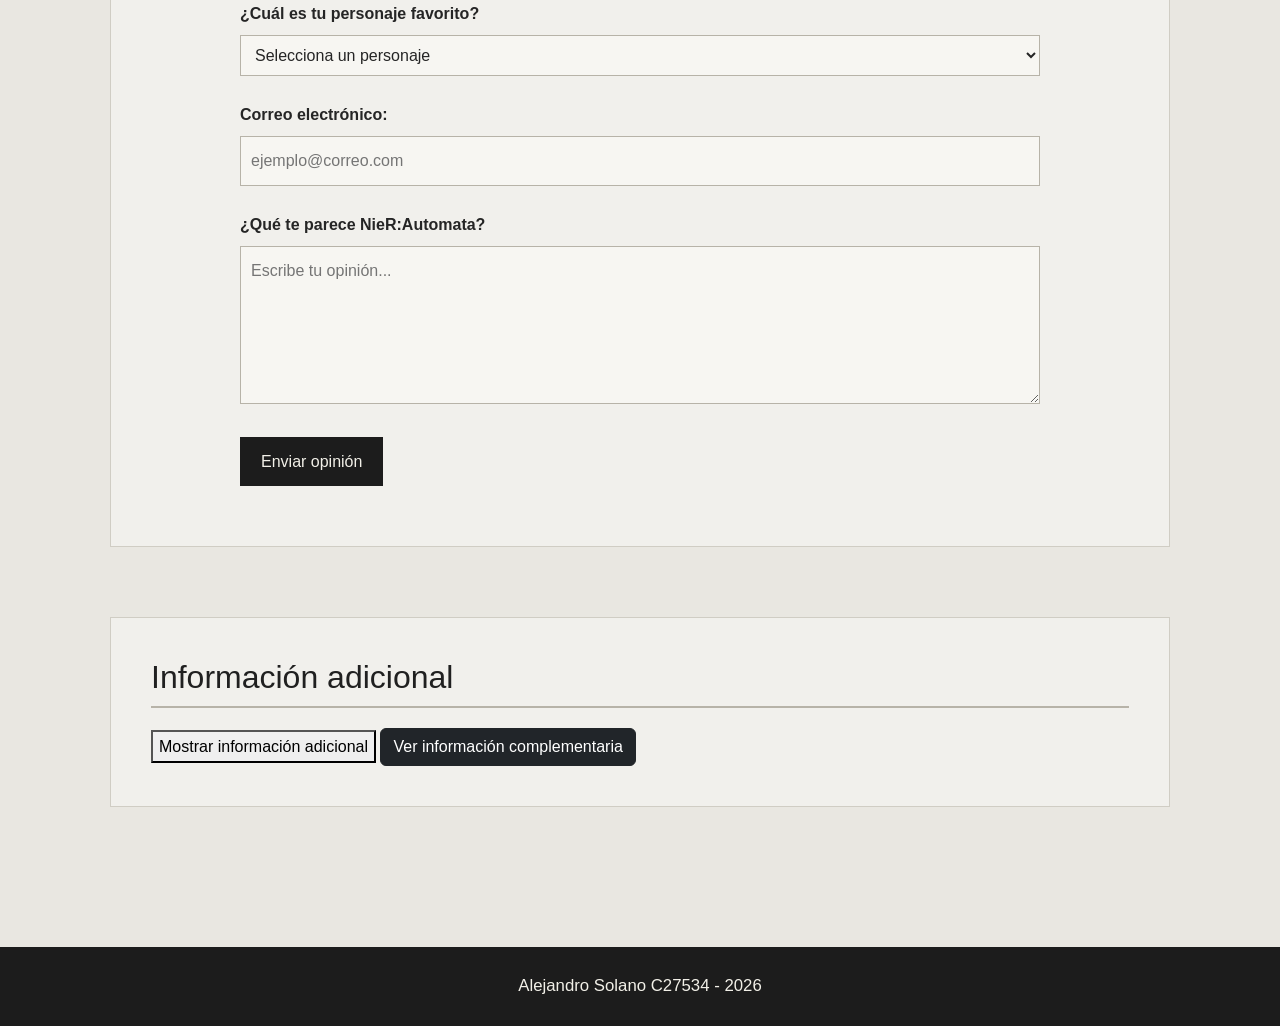
==== commit 8ae6a3d1: "Added a dark mode functionality" ====
--- a/Tareas/javascript/index.html
+++ b/Tareas/javascript/index.html
@@ -18,7 +18,13 @@
 
     <header>
         <h1>El arte de NieR:Automata</h1>
+
+        <button id="themeButton" type="button">
+            🌙 
+        </button>
     </header>
+
+    
 
     <main>
 
@@ -496,7 +502,7 @@
 
             <form id="nierForm">
 
-                <!-- Nombre -->
+                <!-- name -->
                 <div class="form-group">
                     <label for="nombre">Nombre:</label>
 
@@ -511,7 +517,7 @@
                 </div>
 
 
-                <!-- Conocimiento del juego -->
+                <!-- game knowledge -->
                 <div class="form-group">
 
                     <label>
@@ -558,7 +564,7 @@
                 </div>
 
 
-                <!-- Juegos de la saga -->
+                <!-- games -->
                 <div class="form-group">
 
                     <label for="juego">
@@ -594,7 +600,7 @@
                 </div>
 
 
-                <!-- Personaje favorito -->
+                <!-- favorite character -->
                 <div class="form-group">
 
                     <label for="personaje">
@@ -624,7 +630,7 @@
                 </div>
 
 
-                <!-- Correo -->
+                <!-- email -->
                 <div class="form-group">
 
                     <label for="correo">
@@ -643,7 +649,7 @@
                 </div>
 
 
-                <!-- Opinión -->
+                <!-- opinion -->
                 <div class="form-group">
 
                     <label for="opinion">
@@ -683,7 +689,6 @@
 
                 <p>
                     Más sobre
-                    <!-- Colocar aquí el hipervínculo -->
                     <a href="https://nier.fandom.com/wiki/NieR:Automata" target="_blank" rel="noopener noreferrer">
                         NieR:Automata
                     </a>
@@ -703,7 +708,7 @@
 
     </main>
 
-    <!-- Modal -->
+    <!-- modal -->
     <div
         class="modal fade"
         id="nierModal"
@@ -734,7 +739,6 @@
 
                     <p>
                         Explorar también
-                        <!-- Colocar aquí el hipervínculo -->
                         <a href="https://nier.fandom.com/es/wiki/NieR_RepliCant" target="_blank" rel="noopener noreferrer">
                             NieR:Replicant
                         </a>
--- a/Tareas/javascript/css/styles.css
+++ b/Tareas/javascript/css/styles.css
@@ -16,6 +16,8 @@
 /* header */
 
 header {
+    position: relative;
+
     min-height: 500px;
     background-image:
         linear-gradient(rgba(0, 0, 0, 0.55), rgba(0, 0, 0, 0.55)),
@@ -33,6 +35,7 @@
 
     border-bottom: 4px solid #b7b3a8;
     padding: 40px 20px;
+
 }
 
 header h1 {
@@ -44,6 +47,29 @@
     text-shadow: 2px 2px 8px rgba(0, 0, 0, 0.7);
 }
 
+/* theme button */
+
+#themeButton {
+    position: absolute;
+    bottom: 25px;
+    right: 25px;
+
+    background-color: rgba(28, 28, 28, 0.85);
+    color: #f2f0e8;
+
+    border: 1px solid #b7b3a8;
+    padding: 10px 16px;
+
+    cursor: pointer;
+    font-size: 0.95rem;
+
+    transition: 0.3s;
+}
+
+#themeButton:hover {
+    background-color: #444444;
+}
+
 
 /* main content */
 
@@ -220,6 +246,13 @@
     #personajes .card-img-top {
         height: 350px;
     }
+
+    #themeButton {
+        bottom: 15px;
+        right: 15px;
+        padding: 8px 12px;
+        font-size: 0.85rem;
+    }
 }
 
 /* carousel */
@@ -372,4 +405,71 @@
 
 #nierAccordion .accordion-body p {
     margin: 0;
+}
+
+/* dark mode */
+
+body.dark-mode {
+    background-color: #111111;
+    color: #e5e5e5;
+}
+
+body.dark-mode #introduccion,
+body.dark-mode #gameplay,
+body.dark-mode #personajes,
+body.dark-mode #informacion,
+body.dark-mode #encuesta,
+body.dark-mode #universo {
+    background-color: #1c1c1c;
+    border-color: #444444;
+}
+
+body.dark-mode section h2 {
+    color: #f2f0e8;
+    border-color: #555555;
+}
+
+body.dark-mode p {
+    color: #dddddd;
+}
+
+body.dark-mode a {
+    color: #d6d3c9;
+    border-color: #d6d3c9;
+}
+
+body.dark-mode a:hover {
+    color: #ffffff;
+    border-color: #ffffff;
+}
+
+body.dark-mode #encuesta input[type="text"],
+body.dark-mode #encuesta input[type="email"],
+body.dark-mode #encuesta select,
+body.dark-mode #encuesta textarea {
+    background-color: #2a2a2a;
+    color: #f2f0e8;
+    border-color: #555555;
+}
+
+body.dark-mode #encuesta input::placeholder,
+body.dark-mode #encuesta textarea::placeholder {
+    color: #aaaaaa;
+}
+
+body.dark-mode #nierAccordion .accordion-body {
+    background-color: #2a2a2a;
+    color: #e5e5e5;
+}
+
+body.dark-mode #nierAccordion .accordion-item {
+    border-color: #555555;
+}
+
+body.dark-mode .error-message {
+    color: #ff8585;
+}
+
+body.dark-mode .success-message {
+    color: #9bd18b;
 }
